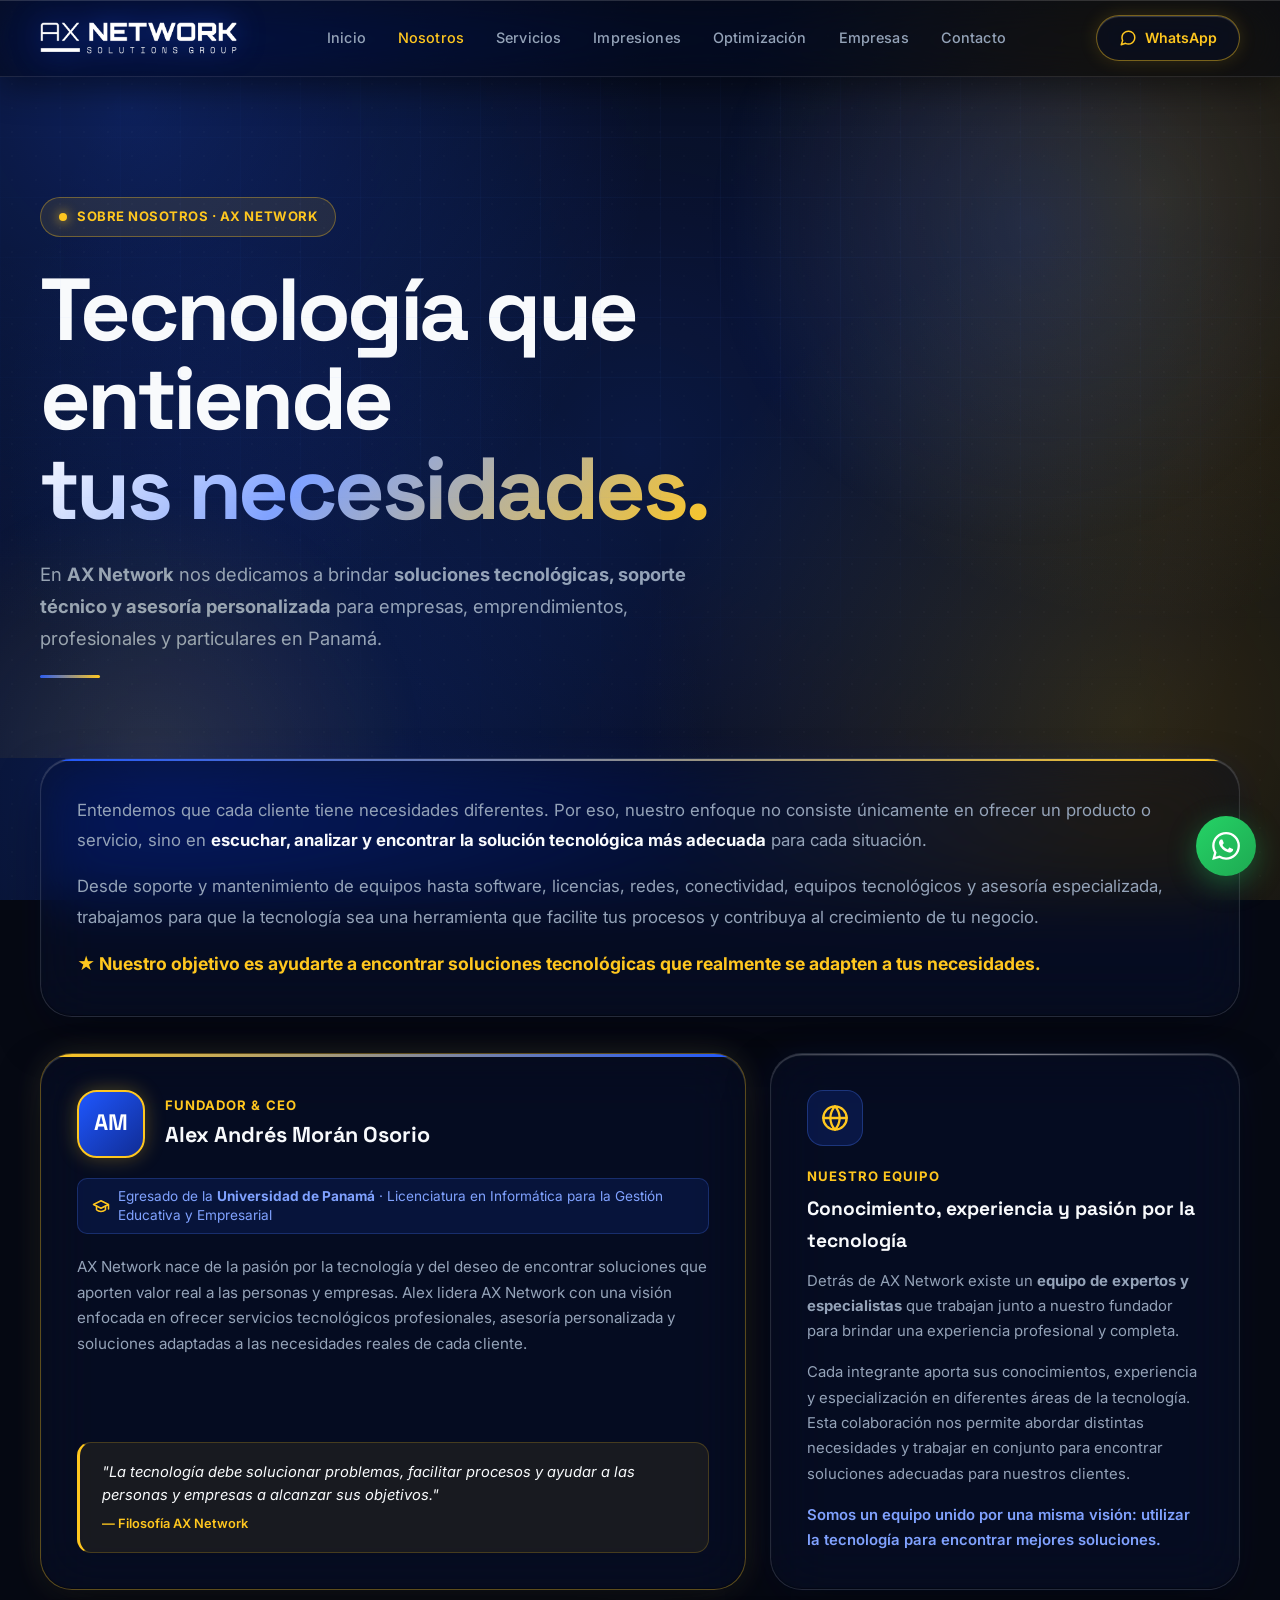
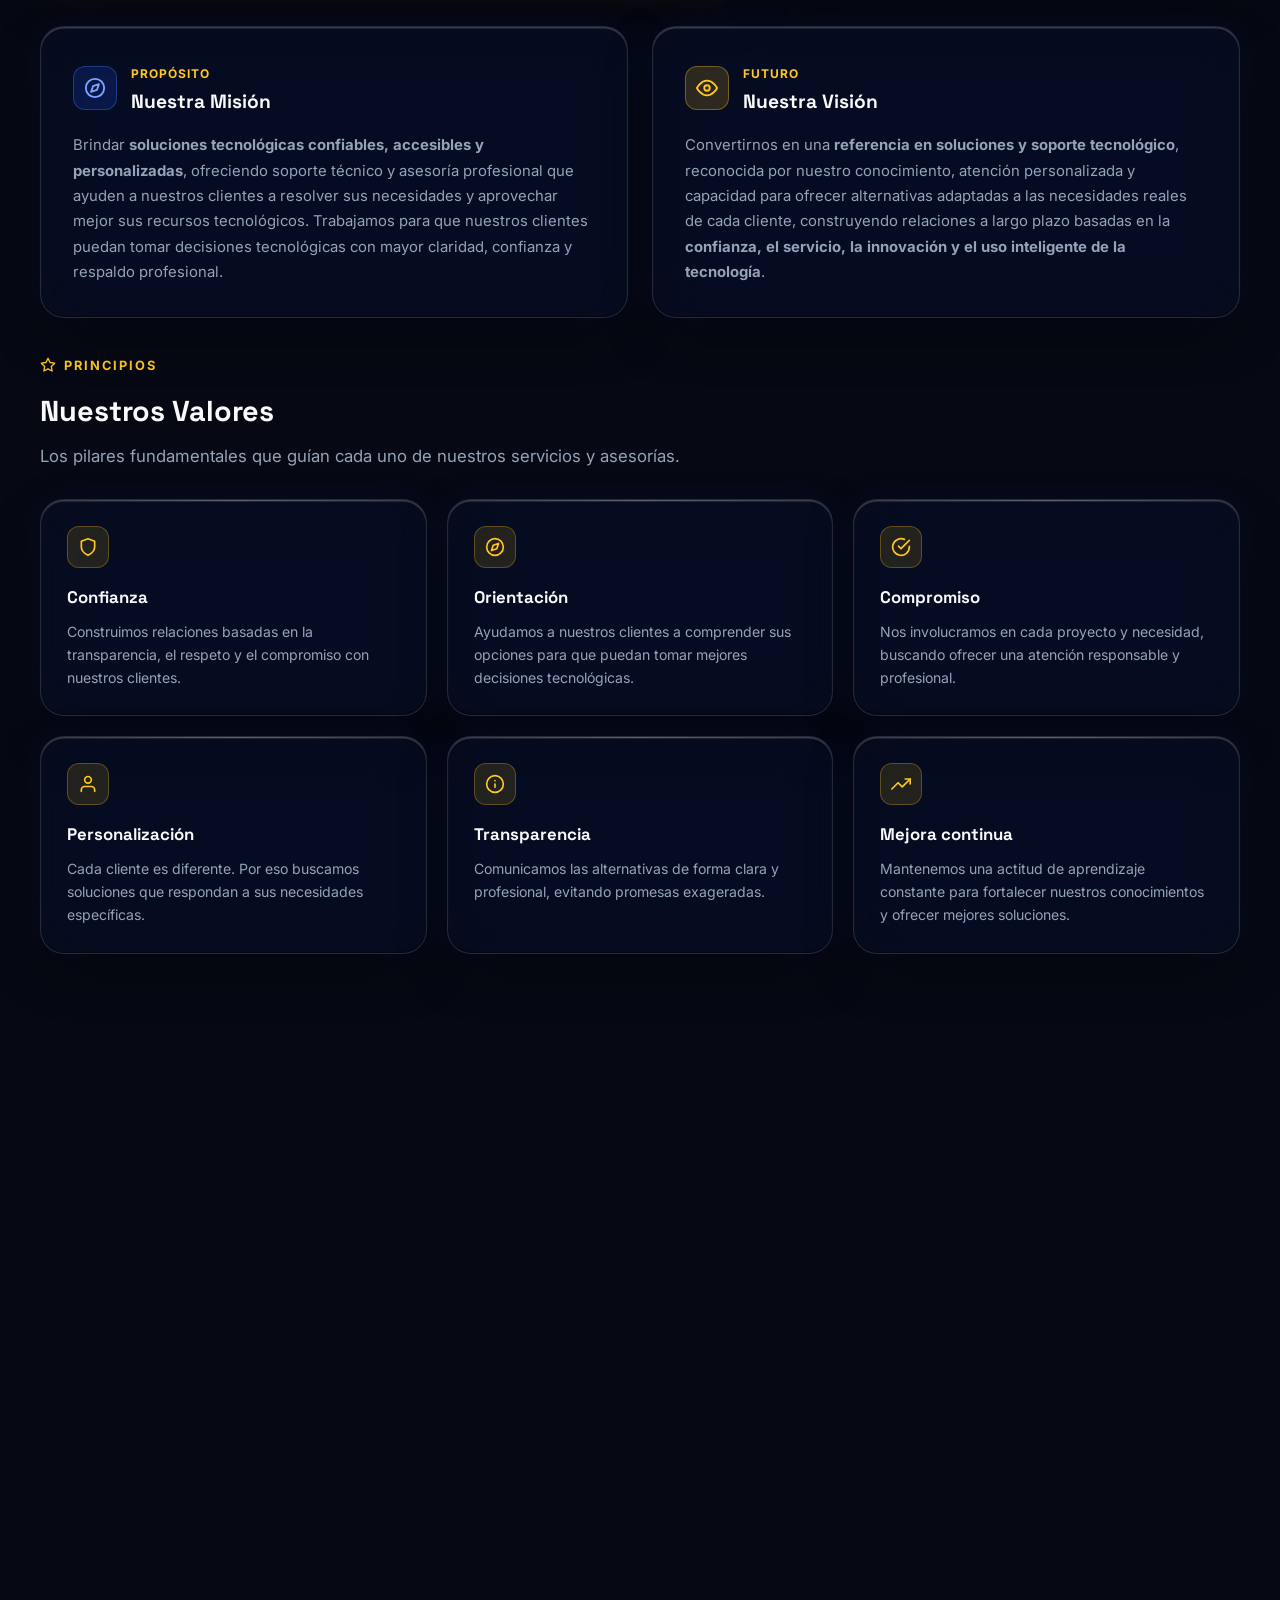
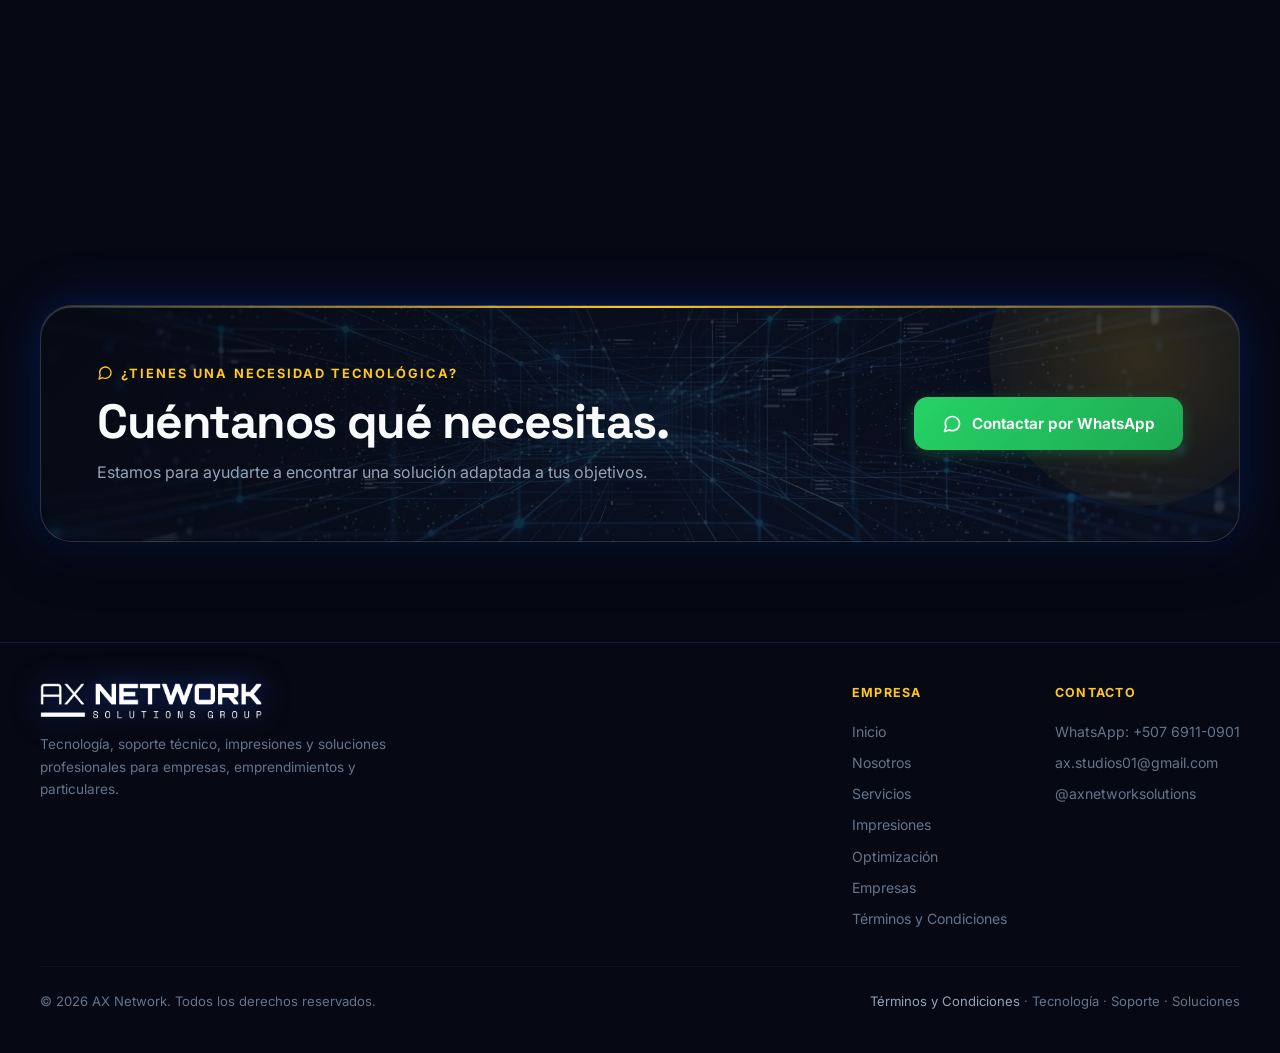
==== AX-Network-Web/nosotros.html @ c5279976 "Add files via upload" ====
<!doctype html>
<html lang="es">

<head>
  <meta charset="utf-8">
  <meta name="viewport" content="width=device-width, initial-scale=1">
  <meta name="theme-color" content="#0a0e1a">
  <meta name="description"
    content="Conoce más sobre AX Network — Nuestro fundador Alex Andrés Morán Osorio, equipo, misión, visión, valores y soluciones tecnológicas en Panamá.">
  <meta name="keywords" content="AX Network, nosotros, fundador, Alex Andrés Morán Osorio, misión, visión, tecnología, soporte, Panamá">
  <title>Nosotros | AX Network · Tecnología · Soporte · Soluciones</title>
  <link rel="icon" type="image/webp" href="img/logo-fondo.webp">
  <link rel="preconnect" href="https://fonts.googleapis.com">
  <link rel="preconnect" href="https://fonts.gstatic.com" crossorigin>
  <link
    href="https://fonts.googleapis.com/css2?family=Inter:wght@400;500;600;700;800;900&family=Space+Grotesk:wght@500;600;700&display=swap"
    rel="stylesheet">
  <link rel="stylesheet" href="css/styles.css">
</head>

<body>

  <!-- ═══════ HEADER ═══════ -->
  <header>
    <div class="container nav">
      <a href="index.html" aria-label="AX Network inicio">
        <img class="logo" src="img/logo-blanco.png" alt="AX Network">
      </a>
      <nav class="navlinks" id="navMenu" aria-label="Navegación principal">
        <a href="index.html">Inicio</a>
        <a href="nosotros.html" class="active" style="color:var(--accent-500)">Nosotros</a>
        <a href="index.html#servicios">Servicios</a>
        <a href="index.html#impresiones">Impresiones</a>
        <a href="index.html#optimizacion">Optimización</a>
        <a href="index.html#empresas">Empresas</a>
        <a href="index.html#contacto">Contacto</a>
      </nav>
      <a class="nav-cta" target="_blank" rel="noopener"
        href="https://wa.me/50769110901?text=Hola%20AX%20Network.%20Quiero%20solicitar%20informaci%C3%B3n%20sobre%20sus%20servicios.">
        <svg width="18" height="18" viewBox="0 0 24 24" fill="none" stroke="currentColor" stroke-width="2"
          stroke-linecap="round" stroke-linejoin="round">
          <path
            d="M21 11.5a8.38 8.38 0 0 1-.9 3.8 8.5 8.5 0 0 1-7.6 4.7 8.38 8.38 0 0 1-3.8-.9L3 21l1.9-5.7a8.38 8.38 0 0 1-.9-3.8 8.5 8.5 0 0 1 4.7-7.6 8.38 8.38 0 0 1 3.8-.9h.5a8.48 8.48 0 0 1 8 8v.5z" />
        </svg>
        WhatsApp
      </a>
      <button class="menu-toggle" id="menuToggle" aria-label="Abrir menú">
        <svg viewBox="0 0 24 24" fill="none" stroke="currentColor" stroke-width="2" stroke-linecap="round">
          <line x1="3" y1="6" x2="21" y2="6" />
          <line x1="3" y1="12" x2="21" y2="12" />
          <line x1="3" y1="18" x2="21" y2="18" />
        </svg>
      </button>
    </div>
  </header>

  <main>
    <!-- ═══════ HERO NOSOTROS ═══════ -->
    <section class="hero" style="min-height:auto;padding:120px 0 60px">
      <div class="hero-grid"></div>
      <div class="hero-glow"></div>
      <div class="hero-glow-2"></div>
      <div class="container">
        <div class="section-header reveal" style="max-width:880px;margin-bottom:20px">
          <div class="hero-eyebrow">
            <span class="pulse-dot"></span>
            Sobre Nosotros · AX Network
          </div>
          <h1>Tecnología que entiende<br><span class="text-gradient">tus necesidades.</span></h1>
          <p style="font-size:1.15rem;line-height:1.75;color:var(--text-secondary)">En <strong>AX Network</strong> nos dedicamos a brindar <strong>soluciones tecnológicas, soporte técnico y asesoría personalizada</strong> para empresas, emprendimientos, profesionales y particulares en Panamá.</p>
          <div class="section-divider"></div>
        </div>
      </div>
    </section>

    <!-- ═══════ CONTENIDO NOSOTROS ═══════ -->
    <section class="section about-section" style="padding-top:0">
      <div class="container">

        <!-- Manifiesto / Intro Box -->
        <div class="about-intro-box reveal">
          <p>Entendemos que cada cliente tiene necesidades diferentes. Por eso, nuestro enfoque no consiste únicamente en ofrecer un producto o servicio, sino en <strong>escuchar, analizar y encontrar la solución tecnológica más adecuada</strong> para cada situación.</p>
          <p>Desde soporte y mantenimiento de equipos hasta software, licencias, redes, conectividad, equipos tecnológicos y asesoría especializada, trabajamos para que la tecnología sea una herramienta que facilite tus procesos y contribuya al crecimiento de tu negocio.</p>
          <p style="color:var(--accent-500);font-weight:700;font-size:1.1rem;margin-top:14px;">★ Nuestro objetivo es ayudarte a encontrar soluciones tecnológicas que realmente se adapten a tus necesidades.</p>
        </div>

        <!-- Fundador & Equipo Grid -->
        <div class="about-people-grid">
          
          <!-- Tarjeta Fundador & CEO -->
          <div class="founder-card reveal">
            <div class="founder-header">
              <div class="founder-avatar">AM</div>
              <div class="founder-info">
                <span class="founder-role">Fundador & CEO</span>
                <h3>Alex Andrés Morán Osorio</h3>
              </div>
            </div>
            <div class="founder-credentials">
              <svg viewBox="0 0 24 24" fill="none" stroke="currentColor" stroke-width="2" stroke-linecap="round" stroke-linejoin="round">
                <path d="M22 10v6M2 10l10-5 10 5-10 5z" />
                <path d="M6 12v5c3 3 9 3 12 0v-5" />
              </svg>
              <span>Egresado de la <strong>Universidad de Panamá</strong> · Licenciatura en Informática para la Gestión Educativa y Empresarial</span>
            </div>
            <p class="founder-bio">AX Network nace de la pasión por la tecnología y del deseo de encontrar soluciones que aporten valor real a las personas y empresas. Alex lidera AX Network con una visión enfocada en ofrecer servicios tecnológicos profesionales, asesoría personalizada y soluciones adaptadas a las necesidades reales de cada cliente.</p>
            <div class="founder-quote">
              "La tecnología debe solucionar problemas, facilitar procesos y ayudar a las personas y empresas a alcanzar sus objetivos."
              <span>— Filosofía AX Network</span>
            </div>
          </div>

          <!-- Tarjeta Equipo -->
          <div class="team-card reveal">
            <div class="team-icon-wrap">
              <svg viewBox="0 0 24 24" fill="none" stroke="currentColor" stroke-width="2" stroke-linecap="round" stroke-linejoin="round">
                <circle cx="12" cy="12" r="10" />
                <line x1="2" y1="12" x2="22" y2="12" />
                <path d="M12 2a15.3 15.3 0 0 1 4 10 15.3 15.3 0 0 1-4 10 15.3 15.3 0 0 1-4-10 15.3 15.3 0 0 1 4-10z" />
              </svg>
            </div>
            <span class="founder-role" style="margin-bottom:6px">Nuestro Equipo</span>
            <h3>Conocimiento, experiencia y pasión por la tecnología</h3>
            <p>Detrás de AX Network existe un <strong>equipo de expertos y especialistas</strong> que trabajan junto a nuestro fundador para brindar una experiencia profesional y completa.</p>
            <p>Cada integrante aporta sus conocimientos, experiencia y especialización en diferentes áreas de la tecnología. Esta colaboración nos permite abordar distintas necesidades y trabajar en conjunto para encontrar soluciones adecuadas para nuestros clientes.</p>
            <p style="color:var(--brand-300);font-weight:600">Somos un equipo unido por una misma visión: utilizar la tecnología para encontrar mejores soluciones.</p>
          </div>

        </div>

        <!-- Misión y Visión -->
        <div class="mv-grid">
          
          <!-- Misión -->
          <div class="mv-card reveal">
            <div class="mv-card-header">
              <div class="mv-icon mv-icon--mision">
                <svg width="22" height="22" viewBox="0 0 24 24" fill="none" stroke="currentColor" stroke-width="2" stroke-linecap="round" stroke-linejoin="round">
                  <circle cx="12" cy="12" r="10" />
                  <polygon points="16.24 7.76 14.12 14.12 7.76 16.24 9.88 9.88 16.24 7.76" />
                </svg>
              </div>
              <div>
                <span class="founder-role" style="font-size:.75rem">Propósito</span>
                <h3>Nuestra Misión</h3>
              </div>
            </div>
            <p>Brindar <strong>soluciones tecnológicas confiables, accesibles y personalizadas</strong>, ofreciendo soporte técnico y asesoría profesional que ayuden a nuestros clientes a resolver sus necesidades y aprovechar mejor sus recursos tecnológicos. Trabajamos para que nuestros clientes puedan tomar decisiones tecnológicas con mayor claridad, confianza y respaldo profesional.</p>
          </div>

          <!-- Visión -->
          <div class="mv-card reveal">
            <div class="mv-card-header">
              <div class="mv-icon mv-icon--vision">
                <svg width="22" height="22" viewBox="0 0 24 24" fill="none" stroke="currentColor" stroke-width="2" stroke-linecap="round" stroke-linejoin="round">
                  <path d="M1 12s4-8 11-8 11 8 11 8-4 8-11 8-11-8-11-8z" />
                  <circle cx="12" cy="12" r="3" />
                </svg>
              </div>
              <div>
                <span class="founder-role" style="font-size:.75rem">Futuro</span>
                <h3>Nuestra Visión</h3>
              </div>
            </div>
            <p>Convertirnos en una <strong>referencia en soluciones y soporte tecnológico</strong>, reconocida por nuestro conocimiento, atención personalizada y capacidad para ofrecer alternativas adaptadas a las necesidades reales de cada cliente, construyendo relaciones a largo plazo basadas en la <strong>confianza, el servicio, la innovación y el uso inteligente de la tecnología</strong>.</p>
          </div>

        </div>

        <!-- Nuestros Valores -->
        <div style="margin-bottom:36px">
          <div class="section-header reveal" style="margin-bottom:28px">
            <div class="kicker">
              <svg viewBox="0 0 24 24" fill="none" stroke="currentColor" stroke-width="2" stroke-linecap="round" stroke-linejoin="round">
                <polygon points="12 2 15.09 8.26 22 9.27 17 14.14 18.18 21.02 12 17.77 5.82 21.02 7 14.14 2 9.27 8.91 8.26 12 2" />
              </svg>
              Principios
            </div>
            <h3 style="font-family:'Space Grotesk',sans-serif;font-size:1.8rem;margin:0 0 8px">Nuestros Valores</h3>
            <p>Los pilares fundamentales que guían cada uno de nuestros servicios y asesorías.</p>
          </div>

          <div class="values-grid">
            
            <!-- Confianza -->
            <div class="value-card reveal">
              <div class="value-icon">
                <svg viewBox="0 0 24 24" fill="none" stroke="currentColor" stroke-width="2" stroke-linecap="round" stroke-linejoin="round"><path d="M12 22s8-4 8-10V5l-8-3-8 3v7c0 6 8 10 8 10z" /></svg>
              </div>
              <h4>Confianza</h4>
              <p>Construimos relaciones basadas en la transparencia, el respeto y el compromiso con nuestros clientes.</p>
            </div>

            <!-- Orientación -->
            <div class="value-card reveal">
              <div class="value-icon">
                <svg viewBox="0 0 24 24" fill="none" stroke="currentColor" stroke-width="2" stroke-linecap="round" stroke-linejoin="round"><circle cx="12" cy="12" r="10" /><polygon points="16.24 7.76 14.12 14.12 7.76 16.24 9.88 9.88 16.24 7.76" /></svg>
              </div>
              <h4>Orientación</h4>
              <p>Ayudamos a nuestros clientes a comprender sus opciones para que puedan tomar mejores decisiones tecnológicas.</p>
            </div>

            <!-- Compromiso -->
            <div class="value-card reveal">
              <div class="value-icon">
                <svg viewBox="0 0 24 24" fill="none" stroke="currentColor" stroke-width="2" stroke-linecap="round" stroke-linejoin="round"><path d="M22 11.08V12a10 10 0 1 1-5.93-9.14" /><polyline points="22 4 12 14.01 9 11.01" /></svg>
              </div>
              <h4>Compromiso</h4>
              <p>Nos involucramos en cada proyecto y necesidad, buscando ofrecer una atención responsable y profesional.</p>
            </div>

            <!-- Personalización -->
            <div class="value-card reveal">
              <div class="value-icon">
                <svg viewBox="0 0 24 24" fill="none" stroke="currentColor" stroke-width="2" stroke-linecap="round" stroke-linejoin="round"><path d="M20 21v-2a4 4 0 0 0-4-4H8a4 4 0 0 0-4 4v2" /><circle cx="12" cy="7" r="4" /></svg>
              </div>
              <h4>Personalización</h4>
              <p>Cada cliente es diferente. Por eso buscamos soluciones que respondan a sus necesidades específicas.</p>
            </div>

            <!-- Transparencia -->
            <div class="value-card reveal">
              <div class="value-icon">
                <svg viewBox="0 0 24 24" fill="none" stroke="currentColor" stroke-width="2" stroke-linecap="round" stroke-linejoin="round"><circle cx="12" cy="12" r="10" /><line x1="12" y1="16" x2="12" y2="12" /><line x1="12" y1="8" x2="12.01" y2="8" /></svg>
              </div>
              <h4>Transparencia</h4>
              <p>Comunicamos las alternativas de forma clara y profesional, evitando promesas exageradas.</p>
            </div>

            <!-- Mejora continua -->
            <div class="value-card reveal">
              <div class="value-icon">
                <svg viewBox="0 0 24 24" fill="none" stroke="currentColor" stroke-width="2" stroke-linecap="round" stroke-linejoin="round"><polyline points="23 6 13.5 15.5 8.5 10.5 1 18" /><polyline points="17 6 23 6 23 12" /></svg>
              </div>
              <h4>Mejora continua</h4>
              <p>Mantenemos una actitud de aprendizaje constante para fortalecer nuestros conocimientos y ofrecer mejores soluciones.</p>
            </div>

          </div>
        </div>

        <!-- ¿Por qué elegir AX Network? -->
        <div class="why-card reveal">
          <div class="why-header">
            <div class="kicker">
              <svg viewBox="0 0 24 24" fill="none" stroke="currentColor" stroke-width="2" stroke-linecap="round" stroke-linejoin="round">
                <polyline points="20 6 9 17 4 12" />
              </svg>
              Diferenciación
            </div>
            <h3>¿Por qué elegir AX Network?</h3>
            <p>Porque no solo ofrecemos tecnología. <strong>Te ayudamos a encontrar la solución adecuada.</strong> Sabemos que muchas veces puedes identificar un problema tecnológico sin saber exactamente qué equipo, programa o herramienta necesitas. Ahí es donde te orientamos paso a paso.</p>
          </div>

          <div class="why-solutions-grid">
            <div class="why-solution-item">
              <svg viewBox="0 0 24 24" fill="none" stroke="currentColor" stroke-width="2" stroke-linecap="round" stroke-linejoin="round"><polyline points="20 6 9 17 4 12" /></svg>
              <div>
                <h5>Soporte técnico integral</h5>
                <p>Atención para empresas, emprendimientos, profesionales y particulares.</p>
              </div>
            </div>

            <div class="why-solution-item">
              <svg viewBox="0 0 24 24" fill="none" stroke="currentColor" stroke-width="2" stroke-linecap="round" stroke-linejoin="round"><polyline points="20 6 9 17 4 12" /></svg>
              <div>
                <h5>Mantenimiento y optimización</h5>
                <p>Diagnóstico preventivo/correctivo y mejora de rendimiento para tus equipos.</p>
              </div>
            </div>

            <div class="why-solution-item">
              <svg viewBox="0 0 24 24" fill="none" stroke="currentColor" stroke-width="2" stroke-linecap="round" stroke-linejoin="round"><polyline points="20 6 9 17 4 12" /></svg>
              <div>
                <h5>Equipos y accesorios</h5>
                <p>Venta de equipos tecnológicos, repuestos y periféricos seleccionados.</p>
              </div>
            </div>

            <div class="why-solution-item">
              <svg viewBox="0 0 24 24" fill="none" stroke="currentColor" stroke-width="2" stroke-linecap="round" stroke-linejoin="round"><polyline points="20 6 9 17 4 12" /></svg>
              <div>
                <h5>Software y licencias</h5>
                <p>Instalación, configuración y orientación con licenciamiento correspondiente.</p>
              </div>
            </div>

            <div class="why-solution-item">
              <svg viewBox="0 0 24 24" fill="none" stroke="currentColor" stroke-width="2" stroke-linecap="round" stroke-linejoin="round"><polyline points="20 6 9 17 4 12" /></svg>
              <div>
                <h5>Redes y conectividad</h5>
                <p>Asistencia, configuración y soporte de infraestructura de red e internet.</p>
              </div>
            </div>

            <div class="why-solution-item">
              <svg viewBox="0 0 24 24" fill="none" stroke="currentColor" stroke-width="2" stroke-linecap="round" stroke-linejoin="round"><polyline points="20 6 9 17 4 12" /></svg>
              <div>
                <h5>Asesoría tecnológica especializada</h5>
                <p>Orientación para elegir herramientas adecuadas según tus necesidades y presupuesto.</p>
              </div>
            </div>
          </div>

          <div class="why-footer-action">
            <p><strong>Más que tecnología, soluciones:</strong> combinamos conocimiento técnico y atención humana.</p>
            <a class="btn btn-primary" target="_blank" rel="noopener" href="https://wa.me/50769110901?text=Hola%20AX%20Network.%20Quiero%20solicitar%20asesor%C3%ADa%20personalizada%20o%20cotizar%20una%20soluci%C3%B3n%20tecnol%C3%B3gica.">
              <svg width="18" height="18" viewBox="0 0 24 24" fill="none" stroke="currentColor" stroke-width="2" stroke-linecap="round" stroke-linejoin="round"><path d="M21 11.5a8.38 8.38 0 0 1-.9 3.8 8.5 8.5 0 0 1-7.6 4.7 8.38 8.38 0 0 1-3.8-.9L3 21l1.9-5.7a8.38 8.38 0 0 1-.9-3.8 8.5 8.5 0 0 1 4.7-7.6 8.38 8.38 0 0 1 3.8-.9h.5a8.48 8.48 0 0 1 8 8v.5z" /></svg>
              Solicitar asesoría personalizada
            </a>
          </div>
        </div>

      </div>
    </section>

    <!-- ═══════ CONTACTO / CTA ═══════ -->
    <section class="section" id="contacto">
      <div class="container">
        <div class="cta-section reveal">
          <div class="cta-text">
            <div class="kicker">
              <svg viewBox="0 0 24 24" fill="none" stroke="currentColor" stroke-width="2" stroke-linecap="round"
                stroke-linejoin="round">
                <path
                  d="M21 11.5a8.38 8.38 0 0 1-.9 3.8 8.5 8.5 0 0 1-7.6 4.7 8.38 8.38 0 0 1-3.8-.9L3 21l1.9-5.7a8.38 8.38 0 0 1-.9-3.8 8.5 8.5 0 0 1 4.7-7.6 8.38 8.38 0 0 1 3.8-.9h.5a8.48 8.48 0 0 1 8 8v.5z" />
              </svg>
              ¿Tienes una necesidad tecnológica?
            </div>
            <h2>Cuéntanos qué necesitas.</h2>
            <p>Estamos para ayudarte a encontrar una solución adaptada a tus objetivos.</p>
          </div>
          <a class="btn btn-wa" target="_blank" rel="noopener"
            href="https://wa.me/50769110901?text=Hola%20AX%20Network.%20Necesito%20ayuda%20con%20tecnolog%C3%ADa.%20Mi%20consulta%20es%3A%20">
            <svg width="20" height="20" viewBox="0 0 24 24" fill="none" stroke="currentColor" stroke-width="2"
              stroke-linecap="round" stroke-linejoin="round">
              <path
                d="M21 11.5a8.38 8.38 0 0 1-.9 3.8 8.5 8.5 0 0 1-7.6 4.7 8.38 8.38 0 0 1-3.8-.9L3 21l1.9-5.7a8.38 8.38 0 0 1-.9-3.8 8.5 8.5 0 0 1 4.7-7.6 8.38 8.38 0 0 1 3.8-.9h.5a8.48 8.48 0 0 1 8 8v.5z" />
            </svg>
            Contactar por WhatsApp
          </a>
        </div>
      </div>
    </section>
  </main>

  <!-- ═══════ FOOTER ═══════ -->
  <footer>
    <div class="container">
      <div class="footer-content">
        <div class="footer-brand">
          <img class="logo" src="img/logo-blanco.png" alt="AX Network">
          <p>Tecnología, soporte técnico, impresiones y soluciones profesionales para empresas, emprendimientos y particulares.</p>
        </div>
        <div class="footer-links">
          <div>
            <h4>Empresa</h4>
            <a href="index.html">Inicio</a>
            <a href="nosotros.html">Nosotros</a>
            <a href="index.html#servicios">Servicios</a>
            <a href="index.html#impresiones">Impresiones</a>
            <a href="index.html#optimizacion">Optimización</a>
            <a href="index.html#empresas">Empresas</a>
            <a href="terminos-y-condiciones.html">Términos y Condiciones</a>
          </div>
          <div>
            <h4>Contacto</h4>
            <a target="_blank" rel="noopener" href="https://wa.me/50769110901">WhatsApp: +507 6911-0901</a>
            <a href="mailto:ax.studios01@gmail.com">ax.studios01@gmail.com</a>
            <a target="_blank" rel="noopener" href="https://instagram.com/axnetworksolutions">@axnetworksolutions</a>
          </div>
        </div>
      </div>
      <div class="footer-bottom">
        <span>© 2026 AX Network. Todos los derechos reservados.</span>
        <span><a href="terminos-y-condiciones.html" style="color:var(--text-secondary);text-decoration:none;transition:color 0.2s ease;">Términos y Condiciones</a> · Tecnología · Soporte · Soluciones</span>
      </div>
    </div>
  </footer>

  <!-- ═══════ WHATSAPP FLOATING BUTTON ═══════ -->
  <a class="whatsapp-float" target="_blank" rel="noopener" aria-label="Contactar AX Network por WhatsApp"
    href="https://wa.me/50769110901?text=Hola%20AX%20Network.%20Quiero%20solicitar%20informaci%C3%B3n%20sobre%20sus%20servicios.">
    <svg viewBox="0 0 24 24" fill="currentColor">
      <path
        d="M17.472 14.382c-.297-.149-1.758-.867-2.03-.967-.273-.099-.471-.148-.67.15-.197.297-.767.966-.94 1.164-.173.199-.347.223-.644.075-.297-.15-1.255-.463-2.39-1.475-.883-.788-1.48-1.761-1.653-2.059-.173-.297-.018-.458.13-.606.134-.133.298-.347.446-.52.149-.174.198-.298.298-.497.099-.198.05-.371-.025-.52-.075-.149-.669-1.612-.916-2.207-.242-.579-.487-.5-.669-.51-.173-.008-.371-.01-.57-.01-.198 0-.52.074-.792.372-.272.297-1.04 1.016-1.04 2.479 0 1.462 1.065 2.875 1.213 3.074.149.198 2.096 3.2 5.077 4.487.709.306 1.262.489 1.694.625.712.227 1.36.195 1.871.118.571-.085 1.758-.719 2.006-1.413.248-.694.248-1.289.173-1.413-.074-.124-.272-.198-.57-.347m-5.421 7.403h-.004a9.87 9.87 0 01-5.031-1.378l-.361-.214-3.741.982.998-3.648-.235-.374a9.86 9.86 0 01-1.51-5.26c.001-5.45 4.436-9.884 9.888-9.884 2.64 0 5.122 1.03 6.988 2.898a9.825 9.825 0 012.893 6.994c-.003 5.45-4.437 9.884-9.885 9.884m8.413-18.297A11.815 11.815 0 0012.05 0C5.495 0 .16 5.335.157 11.892c0 2.096.547 4.142 1.588 5.945L.057 24l6.305-1.654a11.882 11.882 0 005.683 1.448h.005c6.554 0 11.89-5.335 11.893-11.893a11.821 11.821 0 00-3.48-8.413z" />
    </svg>
  </a>

  <!-- ═══════ MAIN JAVASCRIPT ═══════ -->
  <script src="js/main.js"></script>

</body>

</html>
---- AX-Network-Web/css/styles.css ----
/* ═══════════════════════════════════════════════════
   AX NETWORK — DESIGN SYSTEM (ACRYLIC GLASSMORPHISM)
   Paleta: Electric Blue (#1F57FF) / Warm Gold Yellow (#FFC71F)
   ═══════════════════════════════════════════════════ */
:root {
  /* — Brand Primary: Electric Blue — */
  --brand-900:  #081236;
  --brand-800:  #0e1d52;
  --brand-700:  #143db8;
  --brand-500:  #1F57FF;
  --brand-400:  #4d7cff;
  --brand-300:  #80a2ff;
  --brand-200:  #b3c7ff;

  /* — Brand Accent: Warm Gold / Electric Yellow — */
  --accent-500: #FFC71F;
  --accent-400: #ffd34d;
  --accent-300: #ffe180;
  --accent-bg:  rgba(255, 199, 31, 0.14);
  --accent-border: rgba(255, 199, 31, 0.4);

  /* — Dark Backgrounds — */
  --bg-deep:    #060913;
  --bg-panel:   #0c1122;
  --bg-card:    #11182e;
  --bg-elevated:#17213b;

  --text:       #f8fafc;
  --text-secondary: #94a3b8;
  --text-muted: #64748b;
  --line:       rgba(77, 124, 255, 0.16);
  --line-light: rgba(77, 124, 255, 0.08);

  --success:    #22c55e;
  --wa-green:   #25d366;

  /* — Fluent Acrylic & Glassmorphism Tokens — */
  --glass-bg:        rgba(10, 16, 36, 0.48);
  --glass-bg-hover:  rgba(15, 23, 52, 0.65);
  --glass-border:    rgba(255, 255, 255, 0.13);
  --glass-border-hover: rgba(255, 199, 31, 0.5);
  --glass-blur:      28px;
  --glass-highlight: rgba(255, 255, 255, 0.22);
  --glass-shadow:    0 20px 50px -10px rgba(0,0,0,.55), inset 0 1.5px 1px 0 rgba(255,255,255,.2), inset 0 -1px 1px 0 rgba(0,0,0,.35), 0 0 35px rgba(31,87,255,.08);
  --glass-shadow-hover: 0 25px 65px -10px rgba(0,0,0,.65), inset 0 1.5px 1px 0 rgba(255,255,255,.35), 0 0 45px rgba(31,87,255,.25), 0 0 25px rgba(255,199,31,.2);

  --max-w:      1200px;
  --radius:     16px;
  --radius-lg:  24px;
  --radius-xl:  32px;

  --shadow-sm:  0 2px 8px rgba(0,0,0,.3);
  --shadow-md:  0 8px 32px rgba(0,0,0,.4);
  --shadow-lg:  0 16px 64px rgba(0,0,0,.5);
  --shadow-glow:0 0 55px rgba(31, 87, 255, 0.22);
  --shadow-accent-glow: 0 0 35px rgba(255, 199, 31, 0.25);
}

/* ═══════ RESET & BASE ═══════ */
*,*::before,*::after{box-sizing:border-box}
html{scroll-behavior:smooth;-webkit-font-smoothing:antialiased}
body{
  margin:0;
  background:var(--bg-deep);
  color:var(--text);
  font-family:'Inter',ui-sans-serif,system-ui,-apple-system,sans-serif;
  line-height:1.65;
  overflow-x:hidden;
  position:relative;
}
a{color:inherit;text-decoration:none;transition:color .2s}
img{display:block;max-width:100%}
ul{list-style:none;padding:0;margin:0}

.container{width:min(var(--max-w),calc(100% - 48px));margin:auto}

/* ═══════ ACRYLIC AMBIENT MESH BACKGROUND ═══════ */
body::before{
  content:'';position:fixed;inset:0;z-index:0;pointer-events:none;
  background:
    radial-gradient(circle 750px at 10% 12%, rgba(31, 87, 255, 0.3), transparent 70%),
    radial-gradient(circle 650px at 90% 22%, rgba(255, 199, 31, 0.18), transparent 65%),
    radial-gradient(circle 850px at 50% 50%, rgba(31, 87, 255, 0.2), transparent 75%),
    radial-gradient(circle 700px at 88% 80%, rgba(255, 199, 31, 0.16), transparent 70%),
    radial-gradient(circle 800px at 12% 88%, rgba(31, 87, 255, 0.25), transparent 70%);
  animation: ambientFloat 18s ease-in-out infinite alternate;
}
body::after{
  content:'';position:fixed;inset:0;z-index:0;pointer-events:none;
  background-image:
    radial-gradient(rgba(255,255,255,.03) 1px, transparent 1px);
  background-size:24px 24px;
  opacity:0.6;
}
@keyframes ambientFloat {
  0% { transform: scale(1) translate(0, 0); }
  50% { transform: scale(1.08) translate(20px, -20px); }
  100% { transform: scale(1) translate(-15px, 15px); }
}

/* ═══════ ACRYLIC GLASS MIXIN ═══════ */
.glass{
  background:var(--glass-bg);
  backdrop-filter:blur(var(--glass-blur)) saturate(200%) brightness(110%);
  -webkit-backdrop-filter:blur(var(--glass-blur)) saturate(200%) brightness(110%);
  border:1px solid var(--glass-border);
  box-shadow:var(--glass-shadow);
}

/* ═══════ HEADER / FROSTED ACRYLIC NAV ═══════ */
header{
  position:sticky;top:0;z-index:50;
  background:rgba(6, 9, 19, 0.62);
  backdrop-filter:blur(30px) saturate(200%) brightness(112%);
  -webkit-backdrop-filter:blur(30px) saturate(200%) brightness(112%);
  border-bottom:1px solid rgba(255, 255, 255, 0.1);
  box-shadow:0 10px 35px rgba(0,0,0,.45), inset 0 1px 0 rgba(255,255,255,.15);
  transition:background .3s;
}
.nav{
  height:76px;display:flex;align-items:center;
  justify-content:space-between;gap:24px;
  position:relative;z-index:1;
}
.logo{height:32px;max-height:34px;max-width:215px;width:auto;object-fit:contain;filter:drop-shadow(0 0 14px rgba(31,87,255,.5));transition:transform .3s,filter .3s}
.logo:hover{transform:scale(1.035);filter:drop-shadow(0 0 22px rgba(31,87,255,.8))}
.navlinks{display:flex;gap:32px;align-items:center}
.navlinks a{
  color:var(--text-secondary);font-size:.9rem;font-weight:500;
  letter-spacing:.01em;position:relative;padding:4px 0;
}
.navlinks a::after{
  content:'';position:absolute;bottom:-2px;left:0;width:0;height:2px;
  background:linear-gradient(90deg,var(--brand-500),var(--accent-500));
  border-radius:2px;transition:width .3s;
}
.navlinks a:hover{color:var(--accent-500)}
.navlinks a:hover::after{width:100%}

.nav-cta{
  display:inline-flex;align-items:center;gap:8px;
  padding:10px 22px;border-radius:999px;font-size:.88rem;font-weight:600;
  background:rgba(12, 18, 38, 0.55);
  backdrop-filter:blur(16px);
  -webkit-backdrop-filter:blur(16px);
  border:1px solid rgba(255, 199, 31, 0.45);
  box-shadow:inset 0 1px 1px rgba(255,255,255,.2), 0 0 18px rgba(255,199,31,.15);
  color:var(--accent-500);
  transition:all .3s;
}
.nav-cta:hover{
  background:linear-gradient(135deg,var(--brand-500),#143db8);
  border-color:var(--brand-400);
  color:#ffffff;
  box-shadow:0 0 28px rgba(31,87,255,.5), inset 0 1px 1px rgba(255,255,255,.3);
  transform:translateY(-1px);
}

/* Mobile menu toggle */
.menu-toggle{
  display:none;background:none;border:none;color:var(--text);cursor:pointer;
  width:44px;height:44px;border-radius:12px;
  place-items:center;
  background:rgba(255,255,255,.05);
}
.menu-toggle svg{width:24px;height:24px}

/* ═══════ HERO ═══════ */
.hero{
  min-height:100vh;display:flex;align-items:center;
  padding:120px 0 80px;position:relative;overflow:hidden;
}
.hero-grid{
  position:absolute;inset:0;
  background-image:
    linear-gradient(rgba(77,124,255,.05) 1px,transparent 1px),
    linear-gradient(90deg,rgba(77,124,255,.05) 1px,transparent 1px);
  background-size:60px 60px;
  mask-image:radial-gradient(ellipse 80% 70% at 50% 30%,black,transparent);
  pointer-events:none;
}
.hero-glow{
  position:absolute;top:-200px;right:-100px;
  width:700px;height:700px;border-radius:50%;
  background:radial-gradient(circle,rgba(31,87,255,.16),transparent 65%);
  pointer-events:none;animation:float 8s ease-in-out infinite;
}
.hero-glow-2{
  position:absolute;bottom:-300px;left:-150px;
  width:600px;height:600px;border-radius:50%;
  background:radial-gradient(circle,rgba(255,199,31,.12),transparent 65%);
  pointer-events:none;animation:float 10s ease-in-out infinite reverse;
}
@keyframes float{0%,100%{transform:translate(0,0)}50%{transform:translate(30px,-20px)}}

.hero-layout{
  display:grid;grid-template-columns:1.15fr .85fr;gap:40px;align-items:center;width:100%;
}
.hero-content{
  position:relative;z-index:1;
}
.hero-eyebrow{
  display:inline-flex;gap:10px;align-items:center;
  padding:8px 18px;border-radius:999px;
  background:rgba(255,199,31,.1);
  border:1px solid rgba(255,199,31,.35);
  color:var(--accent-500);font-size:.82rem;font-weight:700;
  letter-spacing:.04em;text-transform:uppercase;
  margin-bottom:28px;
}
.pulse-dot{
  width:8px;height:8px;border-radius:50%;
  background:var(--accent-500);
  box-shadow:0 0 12px var(--accent-500);
  animation:pulse 2s infinite;
}
@keyframes pulse{0%,100%{opacity:1;transform:scale(1)}50%{opacity:.5;transform:scale(1.3)}}

h1{
  font-family:'Space Grotesk','Inter',sans-serif;
  font-size:clamp(2.8rem,7vw,5.5rem);
  font-weight:700;line-height:1.02;
  letter-spacing:-.04em;margin:0 0 24px;
}
.text-gradient{
  background:linear-gradient(135deg,#ffffff 0%,var(--brand-300) 40%,var(--accent-500) 100%);
  -webkit-background-clip:text;background-clip:text;color:transparent;
}
.hero p{
  font-size:clamp(1.05rem,1.8vw,1.25rem);
  color:var(--text-secondary);max-width:660px;
  margin:0 0 40px;line-height:1.7;
}
.hero-actions{display:flex;gap:14px;flex-wrap:wrap}

/* ═══════ BUTTONS ═══════ */
.btn{
  display:inline-flex;align-items:center;justify-content:center;gap:10px;
  padding:14px 28px;border-radius:14px;font-weight:650;font-size:.95rem;
  border:1px solid var(--line);cursor:pointer;
  transition:all .3s cubic-bezier(.4,0,.2,1);
  position:relative;overflow:hidden;
}
.btn::before{
  content:'';position:absolute;inset:0;opacity:0;
  background:linear-gradient(135deg,rgba(255,255,255,.15),transparent);
  transition:opacity .3s;
}
.btn:hover::before{opacity:1}
.btn:hover{transform:translateY(-2px)}

.btn-primary{
  background:linear-gradient(135deg,var(--brand-500),#143db8);
  color:#ffffff;border:none;
  box-shadow:0 4px 20px rgba(31,87,255,.4);
}
.btn-primary:hover{
  box-shadow:0 8px 32px rgba(31,87,255,.6), 0 0 20px rgba(255,199,31,.3);
}

.btn-secondary{
  background:rgba(255,199,31,.1);
  border:1px solid rgba(255,199,31,.35);
  color:var(--accent-500);
}
.btn-secondary:hover{
  background:rgba(255,199,31,.2);
  border-color:var(--accent-500);
  box-shadow:0 0 20px rgba(255,199,31,.25);
}

.btn-wa{
  background:linear-gradient(135deg,var(--wa-green),#1ea952);
  color:#fff;border:none;
  box-shadow:0 4px 16px rgba(37,211,102,.25);
}
.btn-wa:hover{box-shadow:0 8px 28px rgba(37,211,102,.4)}

/* ═══════ IMAGE SLOTS & CONTAINERS ═══════ */
.img-slot-container{
  position:relative;width:100%;border-radius:var(--radius-lg);overflow:hidden;
  background:var(--glass-bg);
  backdrop-filter:blur(var(--glass-blur)) saturate(200%) brightness(110%);
  -webkit-backdrop-filter:blur(var(--glass-blur)) saturate(200%) brightness(110%);
  border:1px solid var(--glass-border);
  box-shadow:var(--glass-shadow);
  transition:all .4s cubic-bezier(.4,0,.2,1);display:flex;align-items:center;justify-content:center;
}
.img-slot-container::after{
  content:'';position:absolute;inset:0;z-index:3;pointer-events:none;
  background:linear-gradient(180deg,rgba(6,9,19,0) 60%,rgba(6,9,19,0.45) 100%);
  opacity:0.7;transition:opacity .3s;
}
.img-slot-container:hover{
  background:var(--glass-bg-hover);
  border-color:var(--glass-border-hover);
  box-shadow:var(--glass-shadow-hover);
}
.img-slot-container:hover::after{
  opacity:0.25;
}
.img-slot-placeholder{
  position:absolute;inset:0;display:flex;flex-direction:column;
  align-items:center;justify-content:center;padding:32px;text-align:center;
  background:radial-gradient(circle at center,rgba(31,87,255,.1),transparent 75%);
  z-index:1;pointer-events:none;transition:opacity .3s;
}
.img-slot-placeholder svg{
  width:44px;height:44px;color:var(--accent-500);margin-bottom:12px;opacity:.9;
}
.img-slot-placeholder .slot-tag{
  display:inline-block;font-family:'Space Grotesk',sans-serif;
  font-size:.78rem;font-weight:700;color:var(--accent-500);
  background:rgba(255,199,31,.12);border:1px solid rgba(255,199,31,.3);
  padding:4px 12px;border-radius:8px;margin-bottom:8px;
}
.img-slot-placeholder p{
  margin:0;font-size:.82rem;color:var(--text-secondary);max-width:320px;
}
.img-slot-container img{
  position:relative;z-index:2;width:100%;height:100%;object-fit:cover;display:block;
  transition:transform .6s cubic-bezier(.4,0,.2,1),filter .4s;
}
.img-slot-container:hover img{
  transform:scale(1.035);
}
.img-slot-container.has-image .img-slot-placeholder{
  opacity:0;display:none;
}

/* Specific Section Image Dimensions */
.hero-img-wrap{
  height:440px;min-height:380px;border-radius:var(--radius-xl);
  border:1px solid rgba(77,124,255,.3);
  box-shadow:inset 0 1px 0 rgba(255,255,255,.12),0 20px 60px rgba(0,0,0,.6),0 0 50px rgba(31,87,255,.2);
}
.servicios-img-wrap{
  height:320px;max-height:340px;
}
.impresiones-img-wrap{
  height:100%;min-height:500px;
}
.empresas-img-wrap{
  height:300px;max-height:320px;
}

/* ═══════ SECTIONS ═══════ */
.section{padding:100px 0;position:relative;z-index:1}
.section-header{max-width:720px;margin-bottom:48px}
.section-header.center{text-align:center;margin-left:auto;margin-right:auto}
.kicker{
  display:inline-flex;align-items:center;gap:8px;
  color:var(--accent-500);font-size:.8rem;font-weight:700;
  text-transform:uppercase;letter-spacing:.16em;
  margin-bottom:12px;
}
.kicker svg{width:16px;height:16px;color:var(--accent-500)}
h2{
  font-family:'Space Grotesk','Inter',sans-serif;
  font-size:clamp(1.8rem,4vw,3rem);font-weight:700;
  line-height:1.1;letter-spacing:-.03em;margin:0 0 16px;
}
.section-header p{color:var(--text-secondary);margin:0;font-size:1.05rem}
.section-divider{
  width:60px;height:3.5px;border-radius:3px;
  background:linear-gradient(90deg,var(--brand-500),var(--accent-500));
  margin-top:20px;
}

/* ═══════ SERVICE CARDS ═══════ */
.services-grid{
  display:grid;grid-template-columns:repeat(3,1fr);gap:20px;
}
.service-card{
  padding:28px;border-radius:var(--radius-lg);
  background:var(--glass-bg);
  backdrop-filter:blur(var(--glass-blur)) saturate(200%) brightness(110%);
  -webkit-backdrop-filter:blur(var(--glass-blur)) saturate(200%) brightness(110%);
  border:1px solid var(--glass-border);
  box-shadow:var(--glass-shadow);
  display:flex;flex-direction:column;
  transition:all .35s cubic-bezier(.4,0,.2,1);
  position:relative;overflow:hidden;
}
.service-card::before{
  content:'';position:absolute;top:0;left:0;right:0;height:1px;
  background:linear-gradient(90deg,transparent,rgba(255,255,255,0.4),transparent);
  opacity:0.6;transition:opacity .35s;
}
.service-card:hover{
  transform:translateY(-6px);
  background:var(--glass-bg-hover);
  border-color:var(--glass-border-hover);
  box-shadow:var(--glass-shadow-hover);
}
.service-card:hover::before{
  opacity:1;
  background:linear-gradient(90deg,transparent,var(--accent-500),transparent);
}

.service-icon{
  width:48px;height:48px;border-radius:14px;
  display:grid;place-items:center;
  background:rgba(31,87,255,.16);
  backdrop-filter:blur(12px);
  -webkit-backdrop-filter:blur(12px);
  color:var(--accent-500);margin-bottom:20px;
  border:1px solid rgba(255,199,31,.3);
  box-shadow:inset 0 1px 1px rgba(255,255,255,.2);
}
.service-icon svg{width:24px;height:24px}

.service-card h3{
  font-family:'Space Grotesk','Inter',sans-serif;
  margin:0 0 8px;font-size:1.1rem;font-weight:650;
}
.service-card p{
  margin:0;color:var(--text-secondary);font-size:.9rem;flex:1;
}
.service-link{
  margin-top:18px;padding-top:16px;border-top:1px solid var(--line-light);
  display:flex;align-items:center;gap:6px;
  color:var(--brand-300);font-weight:600;font-size:.88rem;
  transition:all .25s;
}
.service-link:hover{color:var(--accent-500);gap:10px}
.service-link svg{width:16px;height:16px;transition:transform .25s}
.service-link:hover svg{transform:translateX(3px)}

/* ═══════ PRINTING SERVICE ═══════ */
.print-section{
  background:linear-gradient(180deg,transparent,rgba(31,87,255,.04),transparent);
}
.print-layout{
  display:grid;grid-template-columns:1fr 1fr;gap:48px;align-items:start;
}
.print-pricing-grid{display:grid;gap:16px}
.print-card{
  padding:28px;border-radius:var(--radius-lg);
  background:var(--glass-bg);
  backdrop-filter:blur(var(--glass-blur)) saturate(200%) brightness(110%);
  -webkit-backdrop-filter:blur(var(--glass-blur)) saturate(200%) brightness(110%);
  border:1px solid var(--glass-border);
  box-shadow:var(--glass-shadow);
  transition:all .35s;
  position:relative;overflow:hidden;
}
.print-card::before{
  content:'';position:absolute;top:0;left:0;right:0;height:1px;
  background:linear-gradient(90deg,transparent,rgba(255,255,255,0.4),transparent);
  opacity:0.6;
}
.print-card:hover{
  background:var(--glass-bg-hover);
  border-color:var(--glass-border-hover);
  box-shadow:var(--glass-shadow-hover);
  transform:translateY(-3px);
}
.print-card-header{
  display:flex;justify-content:space-between;align-items:center;
  margin-bottom:20px;
}
.print-card-title{
  display:flex;align-items:center;gap:12px;
}
.print-card-title svg{width:22px;height:22px;color:var(--accent-500)}
.print-card-title h3{
  font-family:'Space Grotesk','Inter',sans-serif;
  margin:0;font-size:1.05rem;font-weight:650;
}
.print-badge{
  font-size:.72rem;font-weight:700;padding:5px 12px;border-radius:999px;
  text-transform:uppercase;letter-spacing:.08em;
  backdrop-filter:blur(8px);-webkit-backdrop-filter:blur(8px);
}
.print-badge--color{
  background:rgba(255,199,31,.15);
  color:var(--accent-500);border:1px solid rgba(255,199,31,.35);
  box-shadow:0 0 12px rgba(255,199,31,.15);
}
.print-badge--bw{
  background:rgba(31,87,255,.15);
  color:var(--brand-300);border:1px solid rgba(31,87,255,.35);
  box-shadow:0 0 12px rgba(31,87,255,.15);
}
.print-badge--special{
  background:linear-gradient(135deg,rgba(255,199,31,.2),rgba(31,87,255,.2));
  color:var(--accent-500);border:1px solid rgba(255,199,31,.4);
}
.price-row{
  display:flex;justify-content:space-between;align-items:center;
  padding:14px 0;border-bottom:1px solid var(--line-light);
}
.price-row:last-child{border-bottom:none}
.price-label{
  display:flex;align-items:center;gap:10px;
  color:var(--text-secondary);font-size:.92rem;
}
.price-label svg{width:18px;height:18px;color:var(--brand-400);opacity:.85}
.price-value{
  font-family:'Space Grotesk','Inter',sans-serif;
  font-weight:700;font-size:1.1rem;color:var(--text);
}
.price-value small{
  font-weight:400;font-size:.75rem;color:var(--text-muted);margin-left:4px;
}
.print-note{
  margin-top:20px;padding:16px;border-radius:12px;
  background:rgba(255,199,31,.08);
  backdrop-filter:blur(12px);-webkit-backdrop-filter:blur(12px);
  border:1px solid rgba(255,199,31,.25);
  color:var(--text-secondary);font-size:.85rem;
  display:flex;align-items:flex-start;gap:10px;
}
.print-note svg{width:18px;height:18px;color:var(--accent-500);flex-shrink:0;margin-top:2px}

/* ═══════ OPTIMIZATION PRICING ═══════ */
.pricing-grid{
  display:grid;grid-template-columns:repeat(2,1fr);gap:24px;
}
.price-plan{
  padding:36px;border-radius:var(--radius-xl);
  background:var(--glass-bg);
  backdrop-filter:blur(var(--glass-blur)) saturate(200%) brightness(110%);
  -webkit-backdrop-filter:blur(var(--glass-blur)) saturate(200%) brightness(110%);
  border:1px solid var(--glass-border);
  box-shadow:var(--glass-shadow);
  position:relative;overflow:hidden;
  transition:all .35s;
}
.price-plan::before{
  content:'';position:absolute;top:0;left:0;right:0;height:1px;
  background:linear-gradient(90deg,transparent,rgba(255,255,255,0.45),transparent);
  opacity:0.7;
}
.price-plan:hover{
  transform:translateY(-5px);
  background:var(--glass-bg-hover);
  border-color:var(--glass-border-hover);
  box-shadow:var(--glass-shadow-hover);
}
.price-plan.featured{
  border-color:rgba(255,199,31,.5);
  box-shadow:var(--glass-shadow), 0 0 35px rgba(255,199,31,.18);
}
.price-plan.featured::before{
  content:'';position:absolute;top:0;left:0;right:0;height:3px;
  background:linear-gradient(90deg,var(--brand-500),var(--accent-500));
  opacity:1;
}
.plan-header{
  display:flex;justify-content:space-between;align-items:flex-start;
  margin-bottom:24px;
}
.plan-badge{
  font-size:.7rem;font-weight:700;padding:6px 14px;border-radius:999px;
  text-transform:uppercase;letter-spacing:.08em;
  background:rgba(255,199,31,.15);color:var(--accent-500);
  backdrop-filter:blur(8px);-webkit-backdrop-filter:blur(8px);
  border:1px solid rgba(255,199,31,.35);
}
.plan-name{font-weight:700;color:var(--accent-500);font-size:.85rem;margin-bottom:6px;letter-spacing:.05em}
.plan-title{
  font-family:'Space Grotesk','Inter',sans-serif;
  font-size:1.15rem;font-weight:650;margin:0;
}
.plan-price{
  font-family:'Space Grotesk','Inter',sans-serif;
  font-size:2.6rem;font-weight:700;letter-spacing:-.03em;
  margin:20px 0 6px;
  color:var(--text);
}
.plan-price small{font-size:.8rem;color:var(--text-muted);font-weight:400}
.plan-desc{color:var(--text-secondary);font-size:.9rem;margin:0 0 24px}

.plan-features li{
  padding:10px 0;border-bottom:1px solid var(--line-light);
  color:var(--text-secondary);font-size:.9rem;
  display:flex;align-items:flex-start;gap:10px;
}
.plan-features li:last-child{border-bottom:none}
.plan-features li svg{
  width:18px;height:18px;color:var(--accent-500);flex-shrink:0;margin-top:2px;
}
.plan-cta{margin-top:28px;width:100%}

/* ═══════ ENTERPRISE / INFO ═══════ */
.info-grid{display:grid;grid-template-columns:1fr 1fr;gap:20px}
.info-card{
  padding:32px;border-radius:var(--radius-lg);
  background:var(--glass-bg);
  backdrop-filter:blur(var(--glass-blur)) saturate(200%) brightness(110%);
  -webkit-backdrop-filter:blur(var(--glass-blur)) saturate(200%) brightness(110%);
  border:1px solid var(--glass-border);
  box-shadow:var(--glass-shadow);
  transition:all .35s;
  position:relative;overflow:hidden;
}
.info-card::before{
  content:'';position:absolute;top:0;left:0;right:0;height:1px;
  background:linear-gradient(90deg,transparent,rgba(255,255,255,0.4),transparent);
  opacity:0.6;
}
.info-card:hover{
  background:var(--glass-bg-hover);
  border-color:var(--glass-border-hover);
  box-shadow:var(--glass-shadow-hover);
  transform:translateY(-4px);
}
.info-card h3{
  font-family:'Space Grotesk','Inter',sans-serif;
  margin:0 0 10px;font-size:1.12rem;font-weight:650;
}
.info-card p{color:var(--text-secondary);margin:0 0 16px;font-size:.92rem}

/* ═══════ CTA SECTION ═══════ */
.cta-section{
  padding:56px;border-radius:var(--radius-xl);
  background:
    linear-gradient(135deg, rgba(6, 9, 19, 0.88) 0%, rgba(12, 17, 34, 0.78) 100%),
    url('../img/contacto-bg.webp') center/cover no-repeat;
  backdrop-filter:blur(28px) saturate(200%);
  -webkit-backdrop-filter:blur(28px) saturate(200%);
  border:1px solid rgba(255, 255, 255, 0.15);
  box-shadow:var(--glass-shadow), var(--shadow-glow);
  display:flex;align-items:center;justify-content:space-between;gap:40px;
  position:relative;overflow:hidden;
}
.cta-section::before{
  content:'';position:absolute;top:0;left:0;right:0;height:2px;
  background:linear-gradient(90deg,transparent,var(--accent-500),transparent);
}
.cta-section::after{
  content:'';position:absolute;top:-100px;right:-50px;
  width:300px;height:300px;border-radius:50%;
  background:radial-gradient(circle,rgba(255,199,31,.16),transparent);
  pointer-events:none;
}
.cta-text{position:relative;z-index:2}
.cta-text h2{margin-bottom:10px}
.cta-text p{color:var(--text-secondary);margin:0}
.cta-section .btn{position:relative;z-index:2}

/* ═══════ FOOTER ═══════ */
footer{
  border-top:1px solid var(--line);
  padding:40px 0;position:relative;z-index:1;
}
.footer-content{
  display:flex;justify-content:space-between;align-items:flex-start;
  gap:24px;flex-wrap:wrap;
}
.footer-brand{max-width:360px}
.footer-brand .logo{height:36px;max-height:40px;max-width:230px;margin-bottom:14px}
.footer-brand p{color:var(--text-muted);font-size:.85rem;margin:0}
.footer-links{display:flex;gap:48px}
.footer-links div h4{
  color:var(--accent-500);font-size:.78rem;font-weight:700;
  text-transform:uppercase;letter-spacing:.1em;margin:0 0 12px;
}
.footer-links a{
  display:block;color:var(--text-muted);font-size:.88rem;padding:4px 0;
}
.footer-links a:hover{color:var(--text)}
.footer-bottom{
  margin-top:32px;padding-top:24px;border-top:1px solid var(--line-light);
  display:flex;justify-content:space-between;gap:16px;
  color:var(--text-muted);font-size:.82rem;flex-wrap:wrap;
}

/* ═══════ WHATSAPP FLOAT ═══════ */
.whatsapp-float{
  position:fixed;right:24px;bottom:24px;z-index:40;
  width:60px;height:60px;border-radius:50%;
  display:grid;place-items:center;
  background:linear-gradient(135deg,var(--wa-green),#1ea952);
  color:#fff;
  box-shadow:0 8px 28px rgba(37,211,102,.35);
  transition:all .3s;
}
.whatsapp-float:hover{
  transform:scale(1.08);
  box-shadow:0 12px 40px rgba(37,211,102,.45);
}
.whatsapp-float svg{width:28px;height:28px}

/* ═══════ NOTICE ═══════ */
.notice{
  font-size:.82rem;color:var(--text-muted);margin-top:16px;
  padding:14px 18px;border-radius:12px;
  background:rgba(77,124,255,.05);border:1px solid var(--line-light);
}

/* ═══════ SECCIÓN NOSOTROS ═══════ */
.about-section{
  position:relative;z-index:1;
}
.about-intro-box{
  padding:36px;border-radius:var(--radius-xl);
  background:var(--glass-bg);
  backdrop-filter:blur(var(--glass-blur)) saturate(200%) brightness(110%);
  -webkit-backdrop-filter:blur(var(--glass-blur)) saturate(200%) brightness(110%);
  border:1px solid var(--glass-border);
  box-shadow:var(--glass-shadow);
  margin-bottom:36px;position:relative;overflow:hidden;
}
.about-intro-box::before{
  content:'';position:absolute;top:0;left:0;right:0;height:2px;
  background:linear-gradient(90deg,var(--brand-500),var(--accent-500));
}
.about-intro-box p{
  font-size:1.05rem;color:var(--text-secondary);line-height:1.8;margin:0 0 16px;
}
.about-intro-box p:last-child{margin-bottom:0}
.about-intro-box strong{color:var(--text)}

.about-people-grid{
  display:grid;grid-template-columns:1.2fr .8fr;gap:24px;margin-bottom:36px;
}
.founder-card{
  padding:36px;border-radius:var(--radius-xl);
  background:var(--glass-bg);
  backdrop-filter:blur(var(--glass-blur)) saturate(200%) brightness(110%);
  -webkit-backdrop-filter:blur(var(--glass-blur)) saturate(200%) brightness(110%);
  border:1px solid rgba(255,199,31,.35);
  box-shadow:var(--glass-shadow), 0 0 35px rgba(255,199,31,.12);
  display:flex;flex-direction:column;position:relative;overflow:hidden;
}
.founder-card::before{
  content:'';position:absolute;top:0;left:0;right:0;height:3px;
  background:linear-gradient(90deg,var(--accent-500),var(--brand-500));
}
.founder-header{
  display:flex;align-items:center;gap:20px;margin-bottom:20px;
}
.founder-avatar{
  width:68px;height:68px;border-radius:20px;
  background:linear-gradient(135deg,var(--brand-500),#102c94);
  border:2px solid var(--accent-500);
  display:grid;place-items:center;color:#fff;
  font-family:'Space Grotesk',sans-serif;font-size:1.4rem;font-weight:700;
  box-shadow:0 0 20px rgba(255,199,31,.3);
  flex-shrink:0;
}
.founder-info h3{
  font-family:'Space Grotesk','Inter',sans-serif;
  margin:0 0 4px;font-size:1.35rem;font-weight:700;color:var(--text);
}
.founder-role{
  display:inline-block;font-size:.82rem;font-weight:700;color:var(--accent-500);
  text-transform:uppercase;letter-spacing:.08em;
}
.founder-credentials{
  display:inline-flex;align-items:center;gap:8px;
  padding:8px 14px;border-radius:10px;
  background:rgba(31,87,255,.12);border:1px solid rgba(77,124,255,.25);
  color:var(--brand-300);font-size:.85rem;margin-bottom:20px;line-height:1.4;
}
.founder-credentials svg{width:18px;height:18px;color:var(--accent-500);flex-shrink:0}
.founder-bio{
  color:var(--text-secondary);font-size:.95rem;line-height:1.7;margin:0 0 24px;flex:1;
}
.founder-quote{
  padding:18px 22px;border-radius:14px;
  background:rgba(255,199,31,.08);
  border-left:3px solid var(--accent-500);
  border-top:1px solid rgba(255,199,31,.2);
  border-right:1px solid rgba(255,199,31,.2);
  border-bottom:1px solid rgba(255,199,31,.2);
  color:var(--text);font-size:.92rem;font-style:italic;line-height:1.6;
}
.founder-quote span{display:block;font-style:normal;font-weight:600;margin-top:6px;color:var(--accent-500);font-size:.8rem}

.team-card{
  padding:36px;border-radius:var(--radius-xl);
  background:var(--glass-bg);
  backdrop-filter:blur(var(--glass-blur)) saturate(200%) brightness(110%);
  -webkit-backdrop-filter:blur(var(--glass-blur)) saturate(200%) brightness(110%);
  border:1px solid var(--glass-border);
  box-shadow:var(--glass-shadow);
  display:flex;flex-direction:column;justify-content:center;
  position:relative;overflow:hidden;
}
.team-card::before{
  content:'';position:absolute;top:0;left:0;right:0;height:1px;
  background:linear-gradient(90deg,transparent,rgba(255,255,255,0.4),transparent);
}
.team-icon-wrap{
  width:56px;height:56px;border-radius:16px;
  background:rgba(31,87,255,.16);border:1px solid rgba(77,124,255,.3);
  display:grid;place-items:center;color:var(--accent-500);
  margin-bottom:20px;
}
.team-icon-wrap svg{width:28px;height:28px}
.team-card h3{
  font-family:'Space Grotesk','Inter',sans-serif;
  margin:0 0 12px;font-size:1.2rem;font-weight:700;
}
.team-card p{
  color:var(--text-secondary);font-size:.93rem;line-height:1.7;margin:0 0 16px;
}
.team-card p:last-child{margin-bottom:0}

/* Misión y Visión */
.mv-grid{
  display:grid;grid-template-columns:1fr 1fr;gap:24px;margin-bottom:36px;
}
.mv-card{
  padding:32px;border-radius:var(--radius-lg);
  background:var(--glass-bg);
  backdrop-filter:blur(var(--glass-blur)) saturate(200%) brightness(110%);
  -webkit-backdrop-filter:blur(var(--glass-blur)) saturate(200%) brightness(110%);
  border:1px solid var(--glass-border);
  box-shadow:var(--glass-shadow);
  position:relative;overflow:hidden;
  transition:all .35s;
}
.mv-card:hover{
  background:var(--glass-bg-hover);
  border-color:var(--glass-border-hover);
  box-shadow:var(--glass-shadow-hover);
  transform:translateY(-4px);
}
.mv-card-header{
  display:flex;align-items:center;gap:14px;margin-bottom:16px;
}
.mv-icon{
  width:44px;height:44px;border-radius:12px;
  display:grid;place-items:center;flex-shrink:0;
}
.mv-icon--mision{
  background:rgba(31,87,255,.18);border:1px solid rgba(77,124,255,.35);color:var(--brand-300);
}
.mv-icon--vision{
  background:rgba(255,199,31,.16);border:1px solid rgba(255,199,31,.35);color:var(--accent-500);
}
.mv-card h3{
  font-family:'Space Grotesk','Inter',sans-serif;
  margin:0;font-size:1.2rem;font-weight:700;
}
.mv-card p{
  color:var(--text-secondary);font-size:.93rem;line-height:1.7;margin:0;
}

/* Valores */
.values-grid{
  display:grid;grid-template-columns:repeat(3,1fr);gap:20px;margin-bottom:36px;
}
.value-card{
  padding:26px;border-radius:var(--radius-lg);
  background:var(--glass-bg);
  backdrop-filter:blur(var(--glass-blur)) saturate(200%) brightness(110%);
  -webkit-backdrop-filter:blur(var(--glass-blur)) saturate(200%) brightness(110%);
  border:1px solid var(--glass-border);
  box-shadow:var(--glass-shadow);
  transition:all .35s;position:relative;overflow:hidden;
}
.value-card::before{
  content:'';position:absolute;top:0;left:0;right:0;height:1px;
  background:linear-gradient(90deg,transparent,rgba(255,255,255,0.35),transparent);
  opacity:0.6;
}
.value-card:hover{
  background:var(--glass-bg-hover);
  border-color:var(--glass-border-hover);
  box-shadow:var(--glass-shadow-hover);
  transform:translateY(-4px);
}
.value-icon{
  width:42px;height:42px;border-radius:12px;
  background:rgba(255,199,31,.12);border:1px solid rgba(255,199,31,.28);
  display:grid;place-items:center;color:var(--accent-500);
  margin-bottom:16px;
}
.value-icon svg{width:20px;height:20px}
.value-card h4{
  font-family:'Space Grotesk','Inter',sans-serif;
  margin:0 0 8px;font-size:1.05rem;font-weight:700;color:var(--text);
}
.value-card p{
  color:var(--text-secondary);font-size:.88rem;line-height:1.65;margin:0;
}

/* Por qué elegirnos */
.why-card{
  padding:36px;border-radius:var(--radius-xl);
  background:var(--glass-bg);
  backdrop-filter:blur(var(--glass-blur)) saturate(200%) brightness(110%);
  -webkit-backdrop-filter:blur(var(--glass-blur)) saturate(200%) brightness(110%);
  border:1px solid var(--glass-border);
  box-shadow:var(--glass-shadow);
  position:relative;overflow:hidden;
}
.why-card::before{
  content:'';position:absolute;top:0;left:0;right:0;height:2px;
  background:linear-gradient(90deg,var(--brand-500),var(--accent-500));
}
.why-header{max-width:760px;margin-bottom:28px}
.why-header h3{
  font-family:'Space Grotesk','Inter',sans-serif;
  margin:0 0 12px;font-size:1.4rem;font-weight:700;
}
.why-header p{
  color:var(--text-secondary);font-size:1rem;line-height:1.7;margin:0;
}
.why-solutions-grid{
  display:grid;grid-template-columns:repeat(2,1fr);gap:16px;margin-bottom:28px;
}
.why-solution-item{
  display:flex;align-items:flex-start;gap:14px;padding:16px 20px;border-radius:14px;
  background:rgba(6,9,19,.4);border:1px solid var(--line-light);
  transition:border-color .25s;
}
.why-solution-item:hover{
  border-color:rgba(255,199,31,.35);
}
.why-solution-item svg{
  width:20px;height:20px;color:var(--accent-500);flex-shrink:0;margin-top:2px;
}
.why-solution-item h5{
  font-family:'Space Grotesk','Inter',sans-serif;
  margin:0 0 4px;font-size:.95rem;font-weight:650;color:var(--text);
}
.why-solution-item p{
  margin:0;font-size:.85rem;color:var(--text-secondary);line-height:1.5;
}
.why-footer-action{
  display:flex;align-items:center;justify-content:space-between;gap:20px;flex-wrap:wrap;
  padding-top:24px;border-top:1px solid var(--line-light);
}
.why-footer-action p{
  margin:0;color:var(--brand-300);font-size:.95rem;font-weight:500;
}

/* ═══════ SCROLL REVEAL ═══════ */
.reveal{
  opacity:0;transform:translateY(24px);
  transition:opacity .7s cubic-bezier(.4,0,.2,1),transform .7s cubic-bezier(.4,0,.2,1);
}
.reveal.visible{opacity:1;transform:none}

/* ═══════ RESPONSIVE ═══════ */
@media(max-width:1024px){
  .hero-layout{grid-template-columns:1fr}
  .services-grid{grid-template-columns:repeat(2,1fr)}
  .print-layout{grid-template-columns:1fr}
  .about-people-grid{grid-template-columns:1fr}
  .values-grid{grid-template-columns:repeat(2,1fr)}
}
@media(max-width:768px){
  .navlinks{
    display:none;position:fixed;inset:0;top:80px;
    flex-direction:column;gap:0;padding:20px;
    background:rgba(6,9,19,.96);
    backdrop-filter:blur(24px);z-index:49;
  }
  .navlinks.open{display:flex}
  .navlinks a{padding:16px 0;font-size:1.1rem;border-bottom:1px solid var(--line-light)}
  .menu-toggle{display:grid}
  .services-grid{grid-template-columns:1fr}
  .pricing-grid{grid-template-columns:1fr}
  .info-grid{grid-template-columns:1fr}
  .mv-grid{grid-template-columns:1fr}
  .values-grid{grid-template-columns:1fr}
  .why-solutions-grid{grid-template-columns:1fr}
  .hero{min-height:auto;padding:100px 0 60px}
  h1{font-size:2.6rem}
  .section{padding:72px 0}
  .cta-section{flex-direction:column;padding:36px;text-align:center}
  .cta-section .btn{width:100%}
  .footer-content{flex-direction:column}
  .footer-links{flex-direction:column;gap:24px}
  .footer-bottom{flex-direction:column;text-align:center}
  .logo{height:28px;max-width:180px}
}
@media(max-width:480px){
  .container{width:min(var(--max-w),calc(100% - 32px))}
  .nav{height:64px}
  .logo{height:24px;max-width:155px}
  h1{font-size:2.2rem}
  .hero-actions{flex-direction:column}
  .hero-actions .btn{width:100%}
  .founder-header{flex-direction:column;text-align:center}
  .founder-credentials{justify-content:center}
}
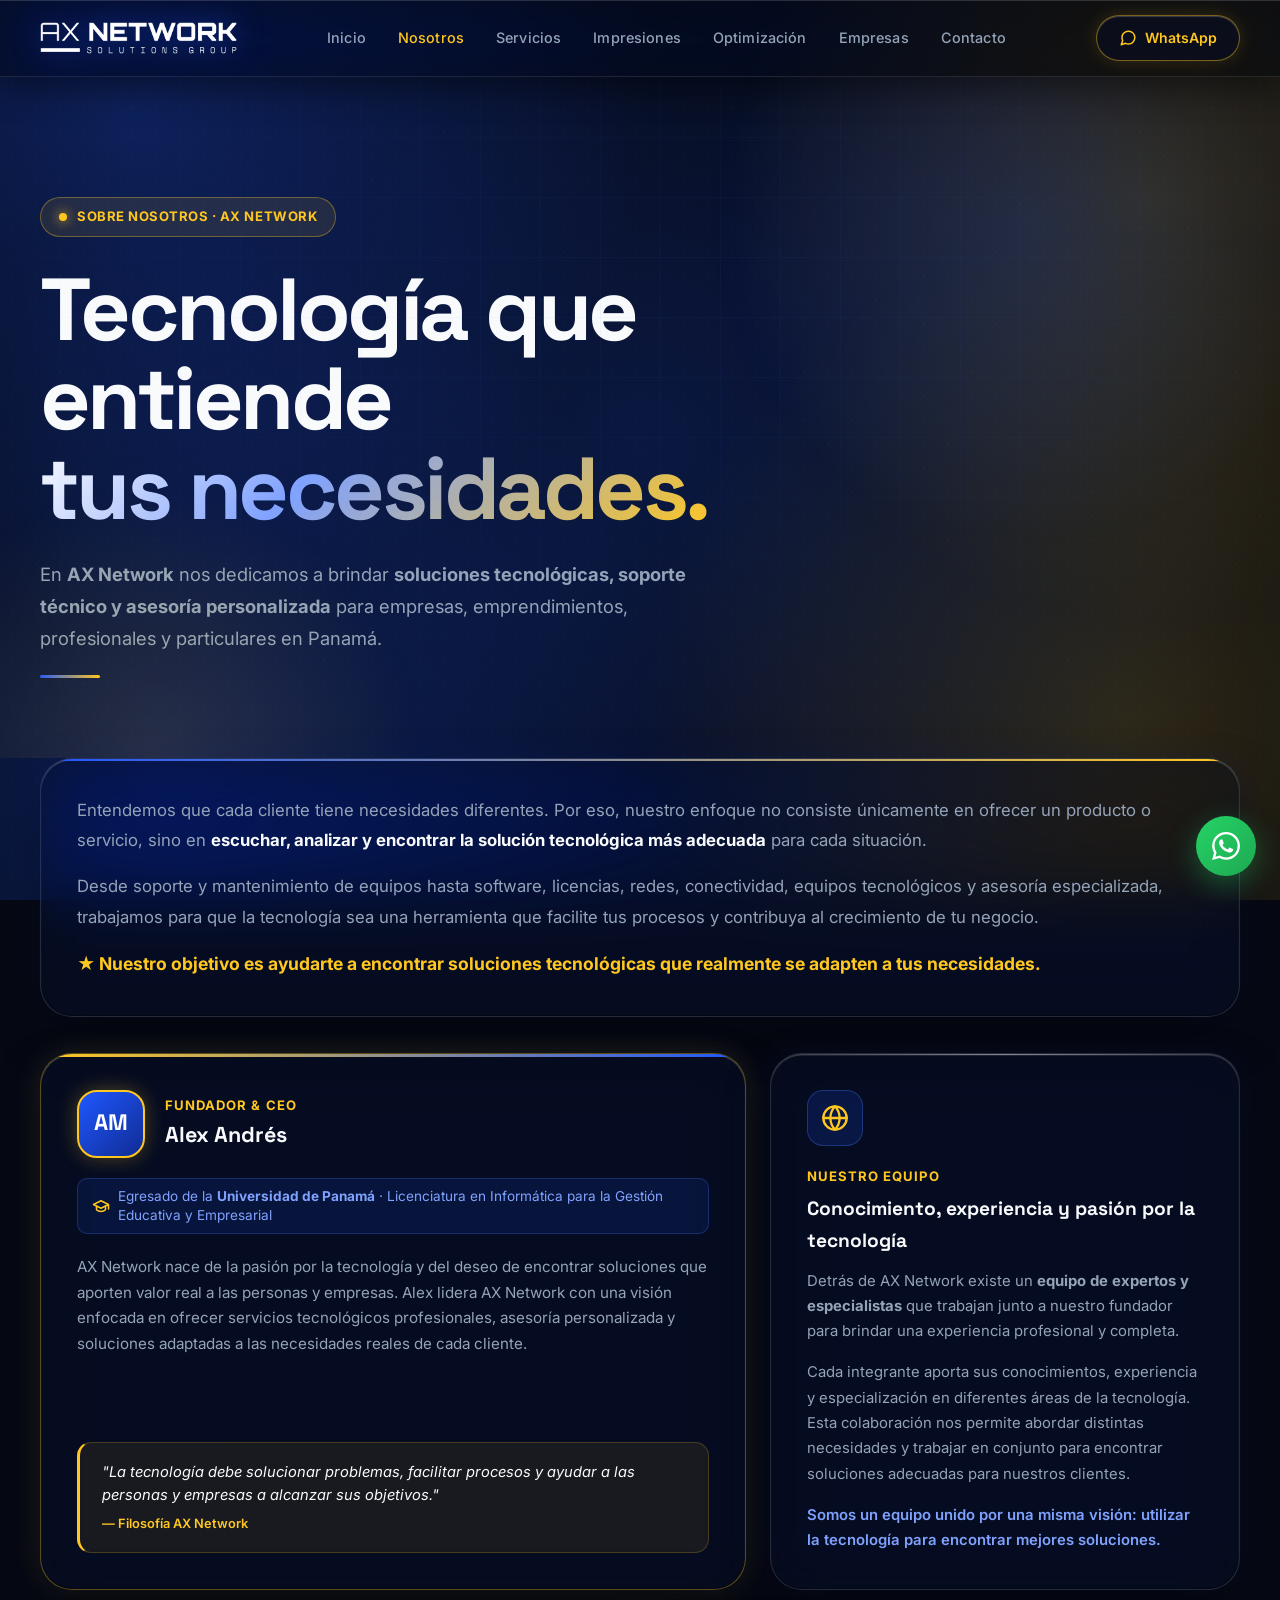
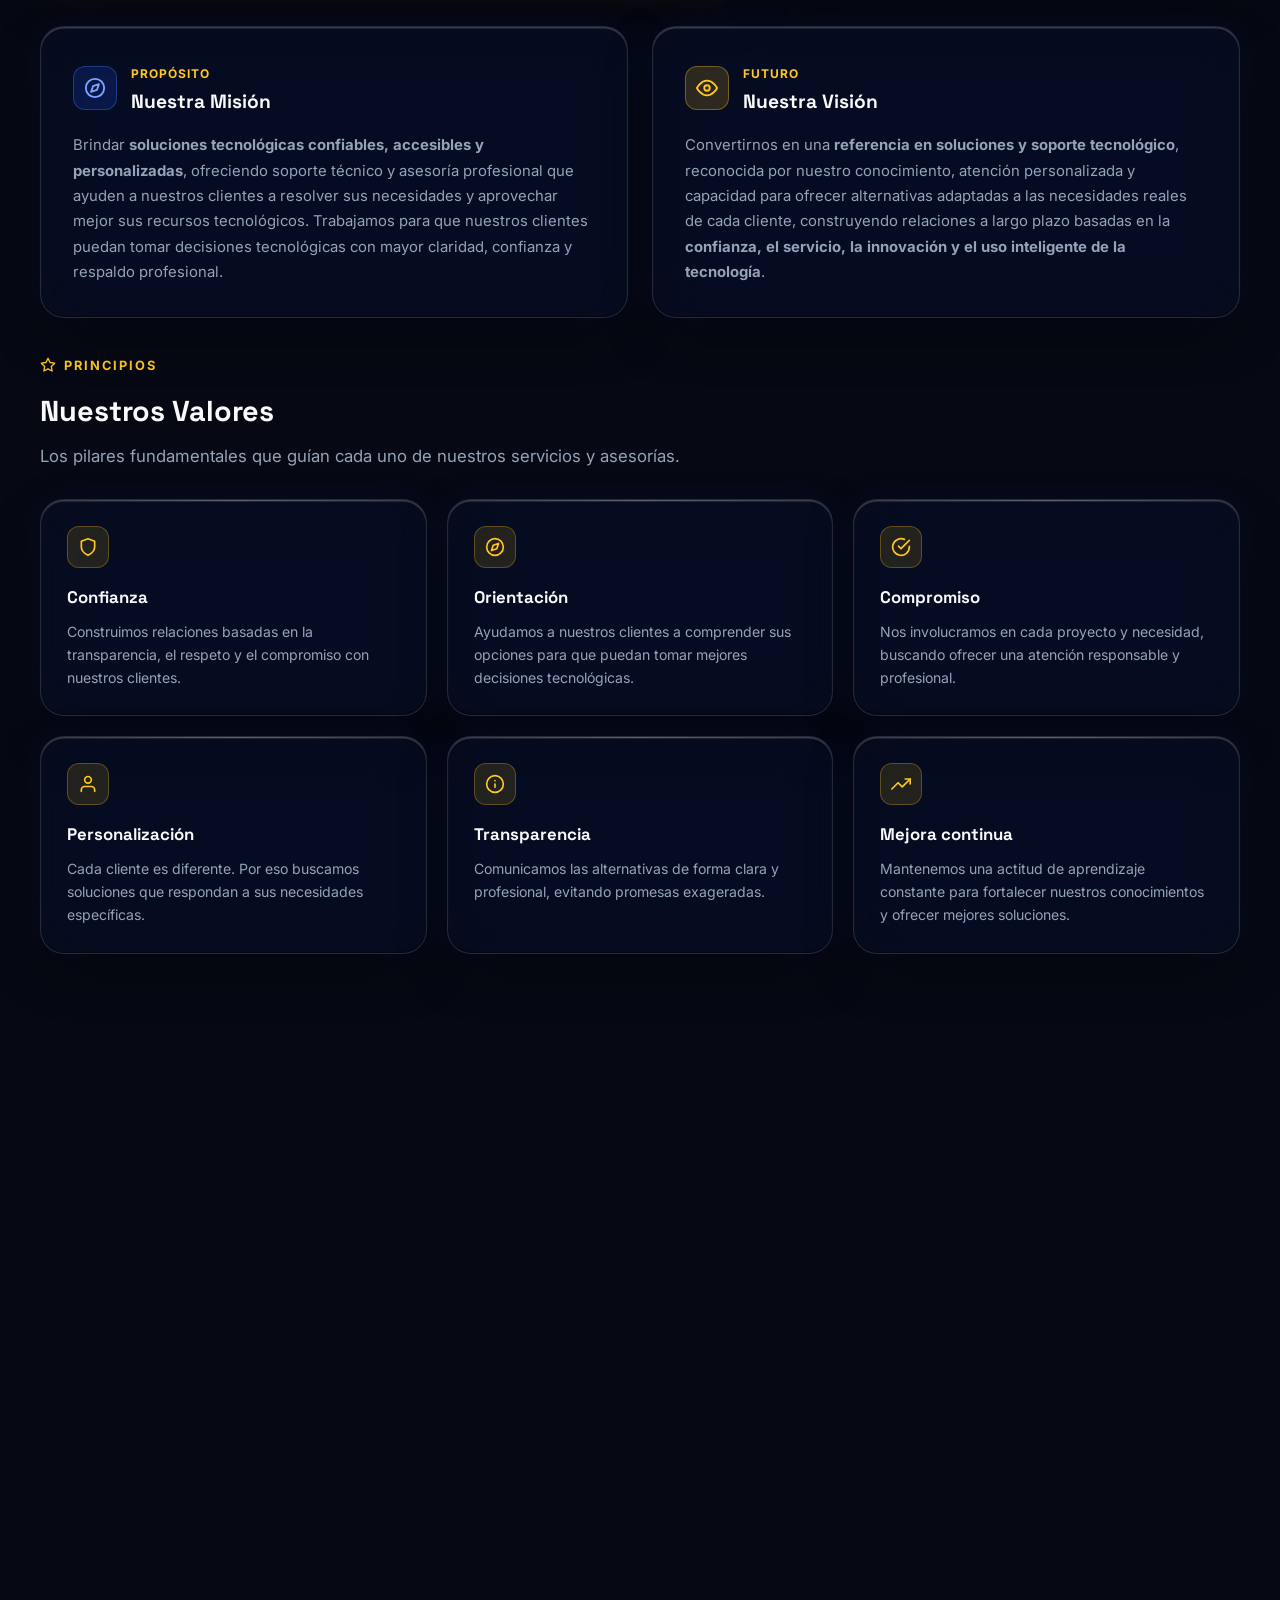
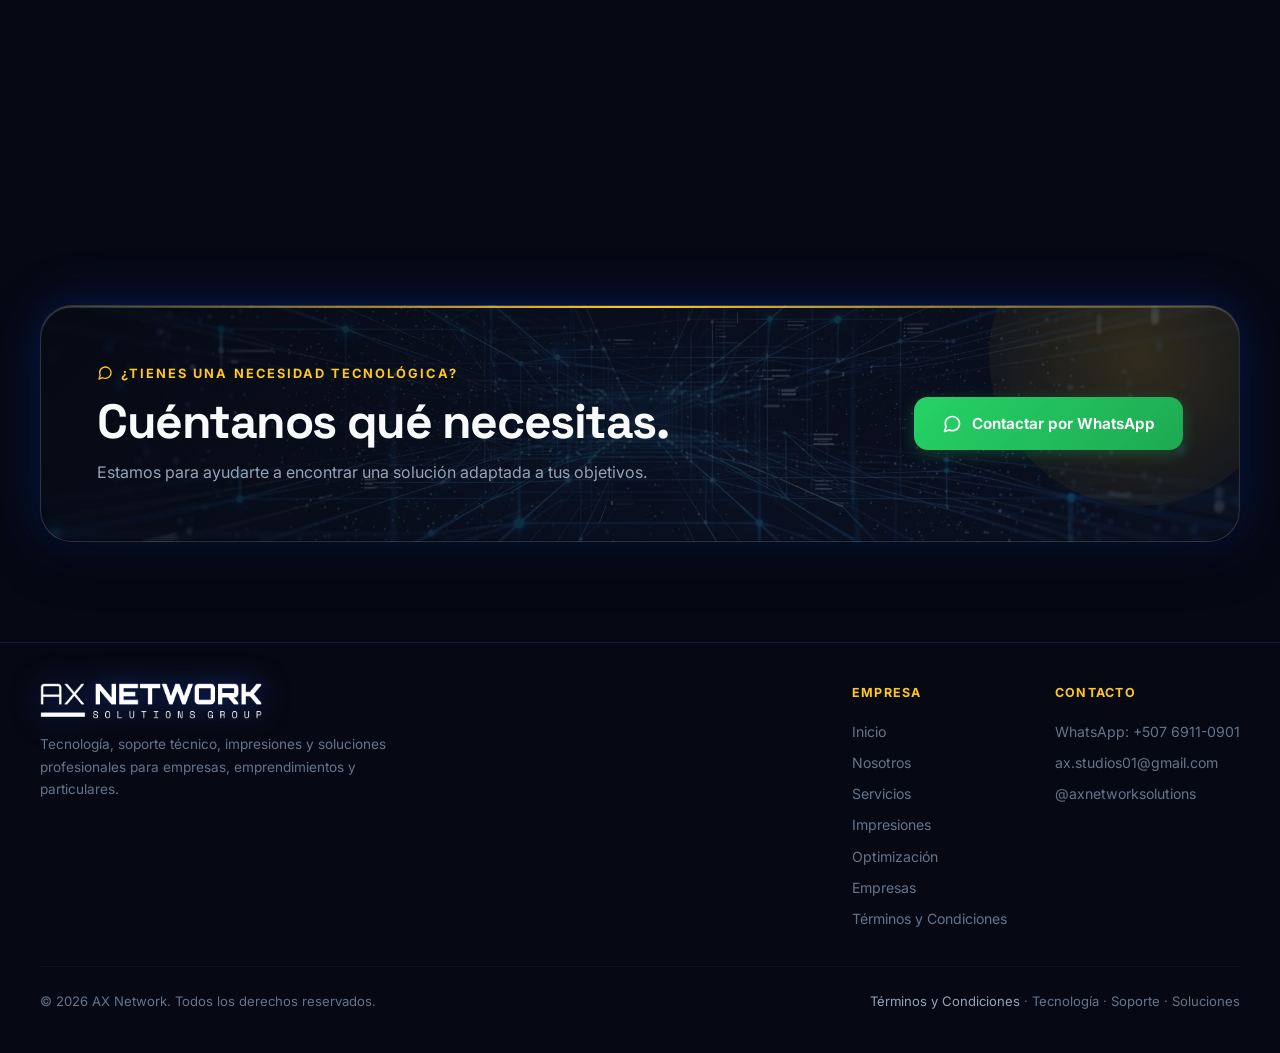
==== commit b144a2e8: "Update nosotros.html Actualización del nombre del ceo" ====
--- a/AX-Network-Web/nosotros.html
+++ b/AX-Network-Web/nosotros.html
@@ -93,7 +93,7 @@
               <div class="founder-avatar">AM</div>
               <div class="founder-info">
                 <span class="founder-role">Fundador & CEO</span>
-                <h3>Alex Andrés Morán Osorio</h3>
+                <h3>Alex Andrés</h3>
               </div>
             </div>
             <div class="founder-credentials">
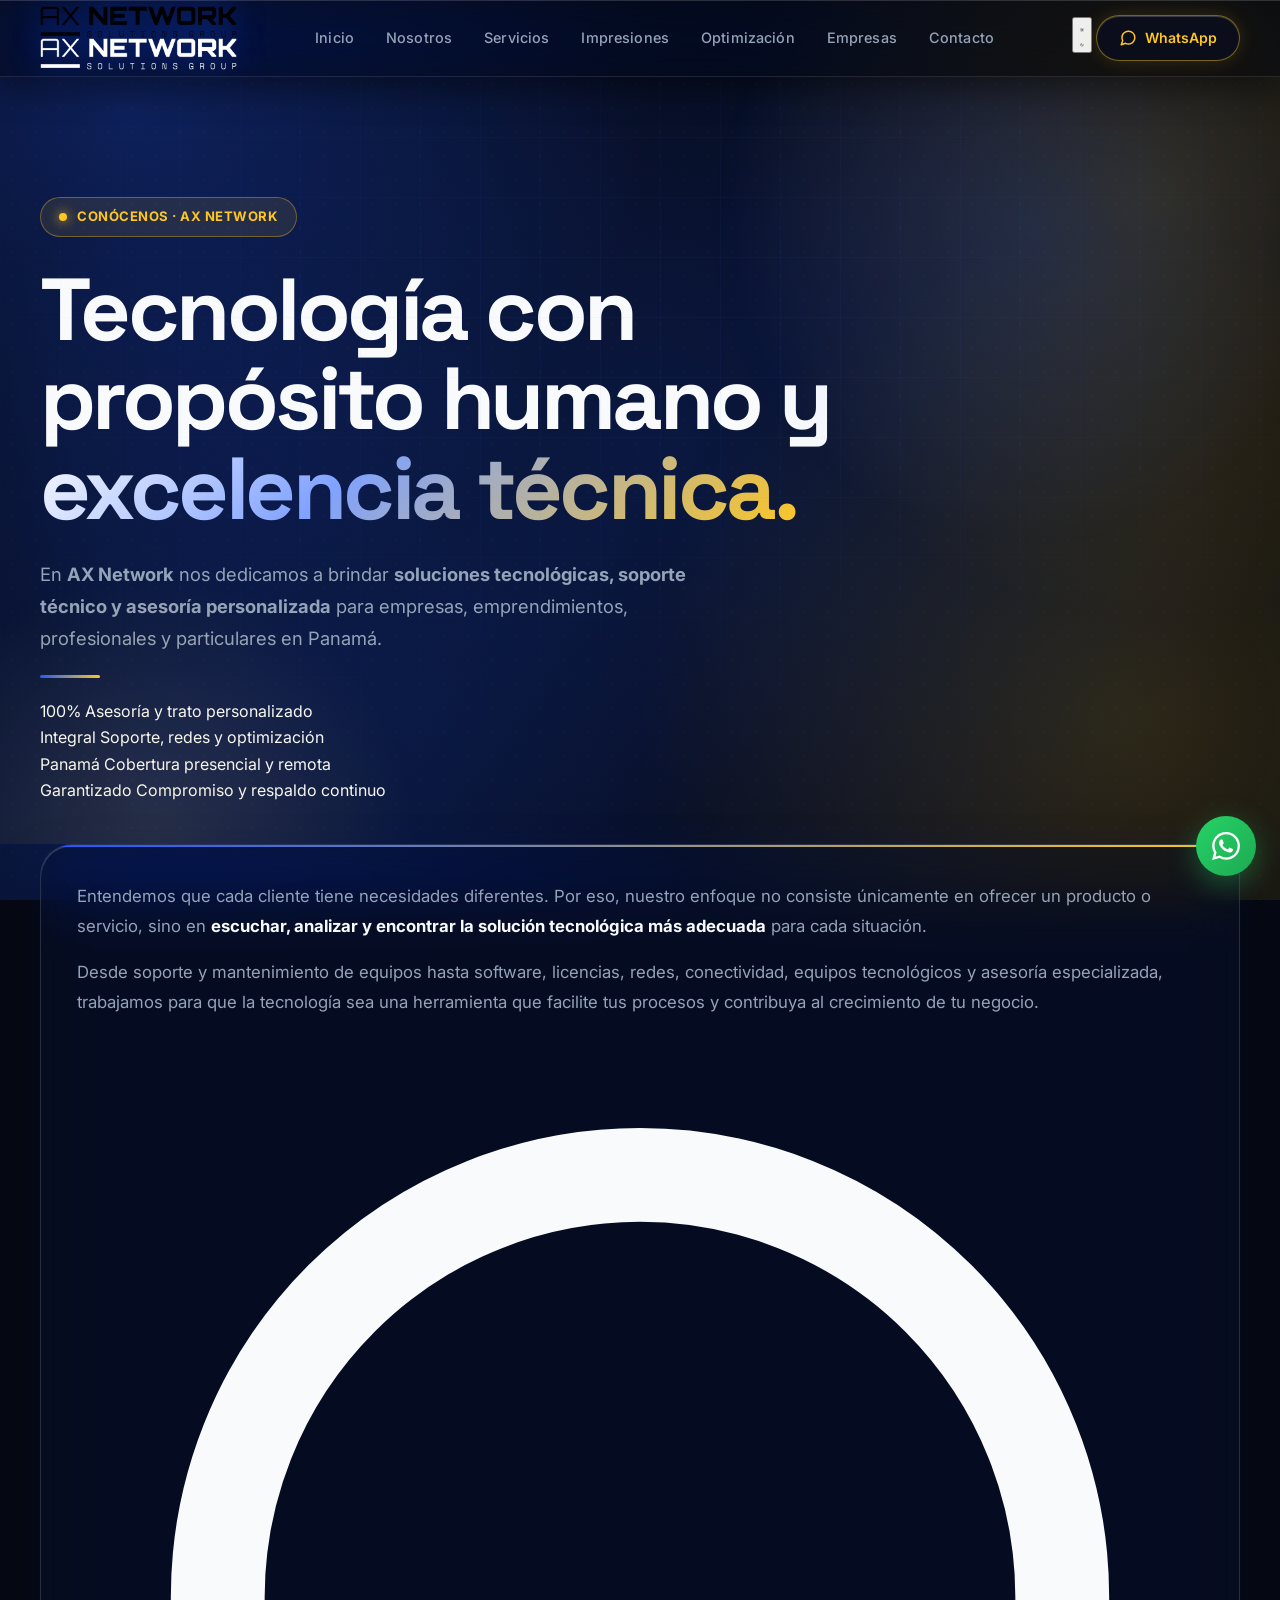
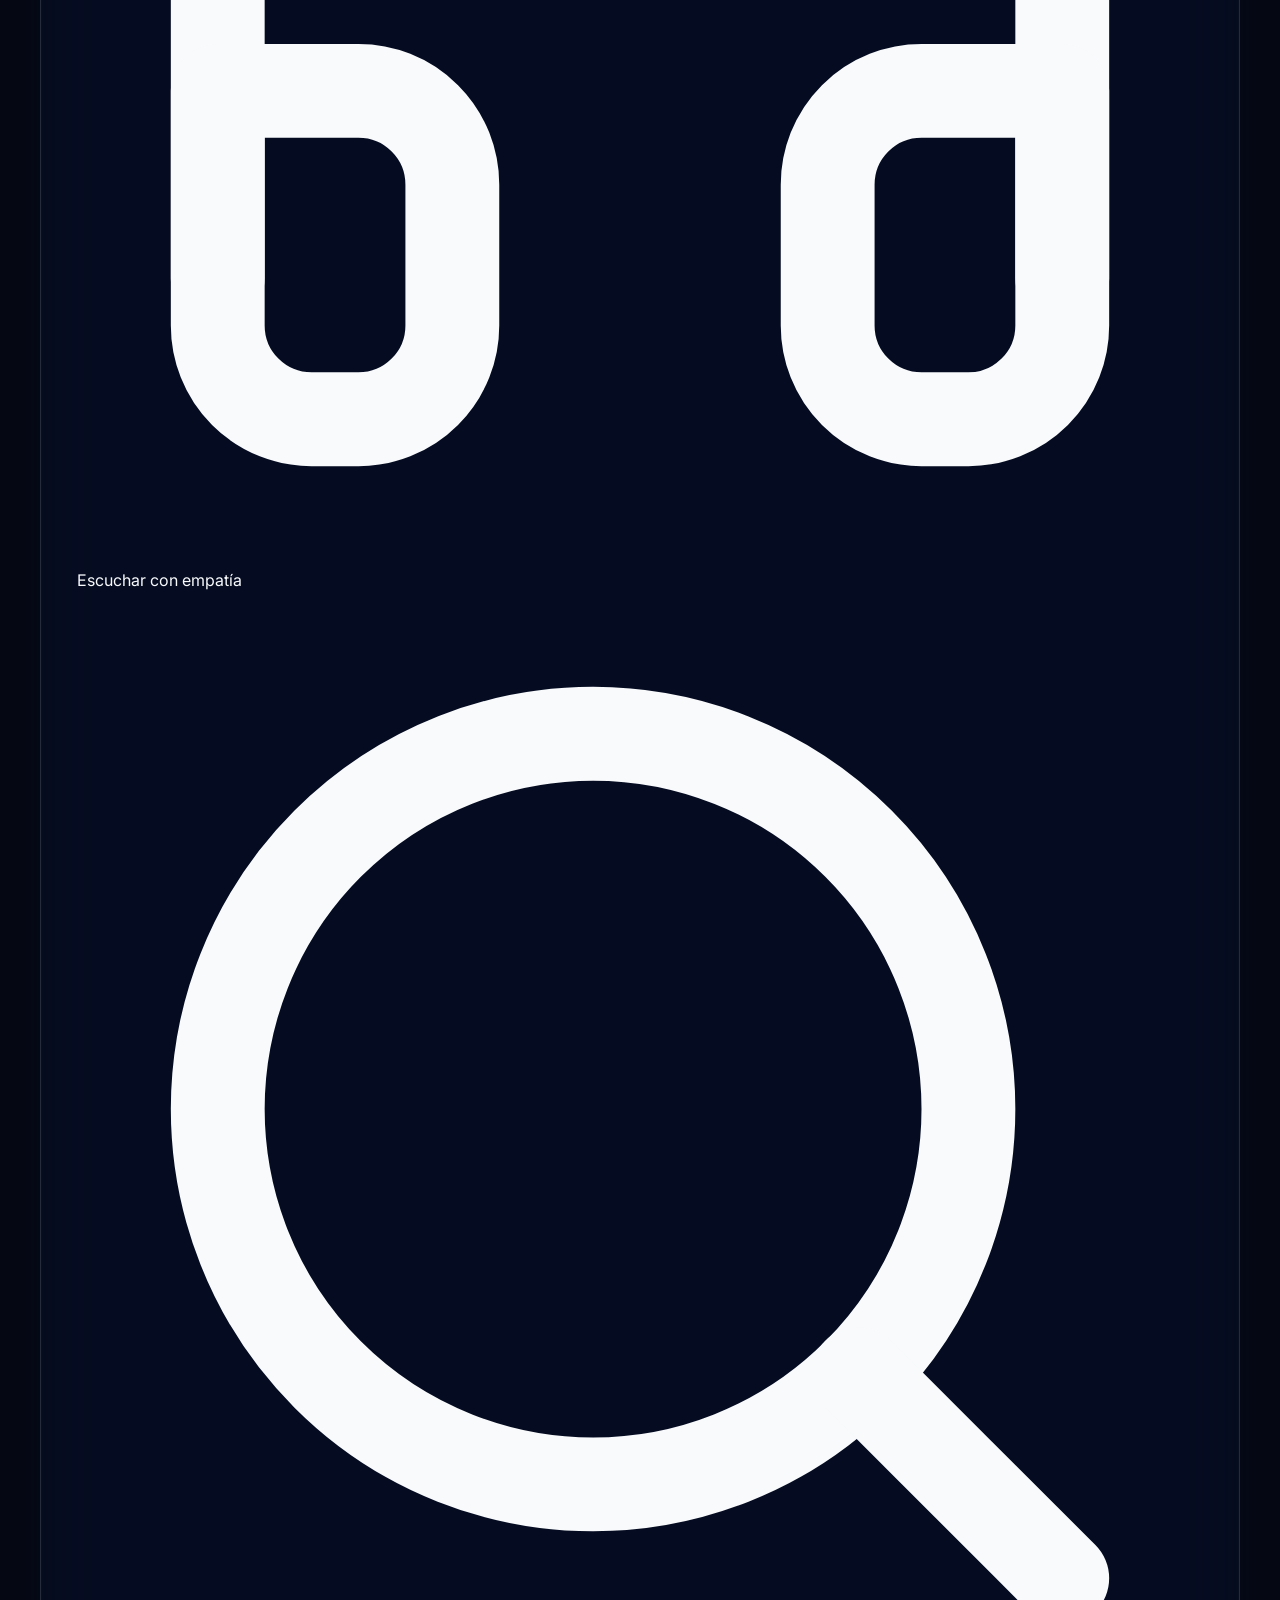
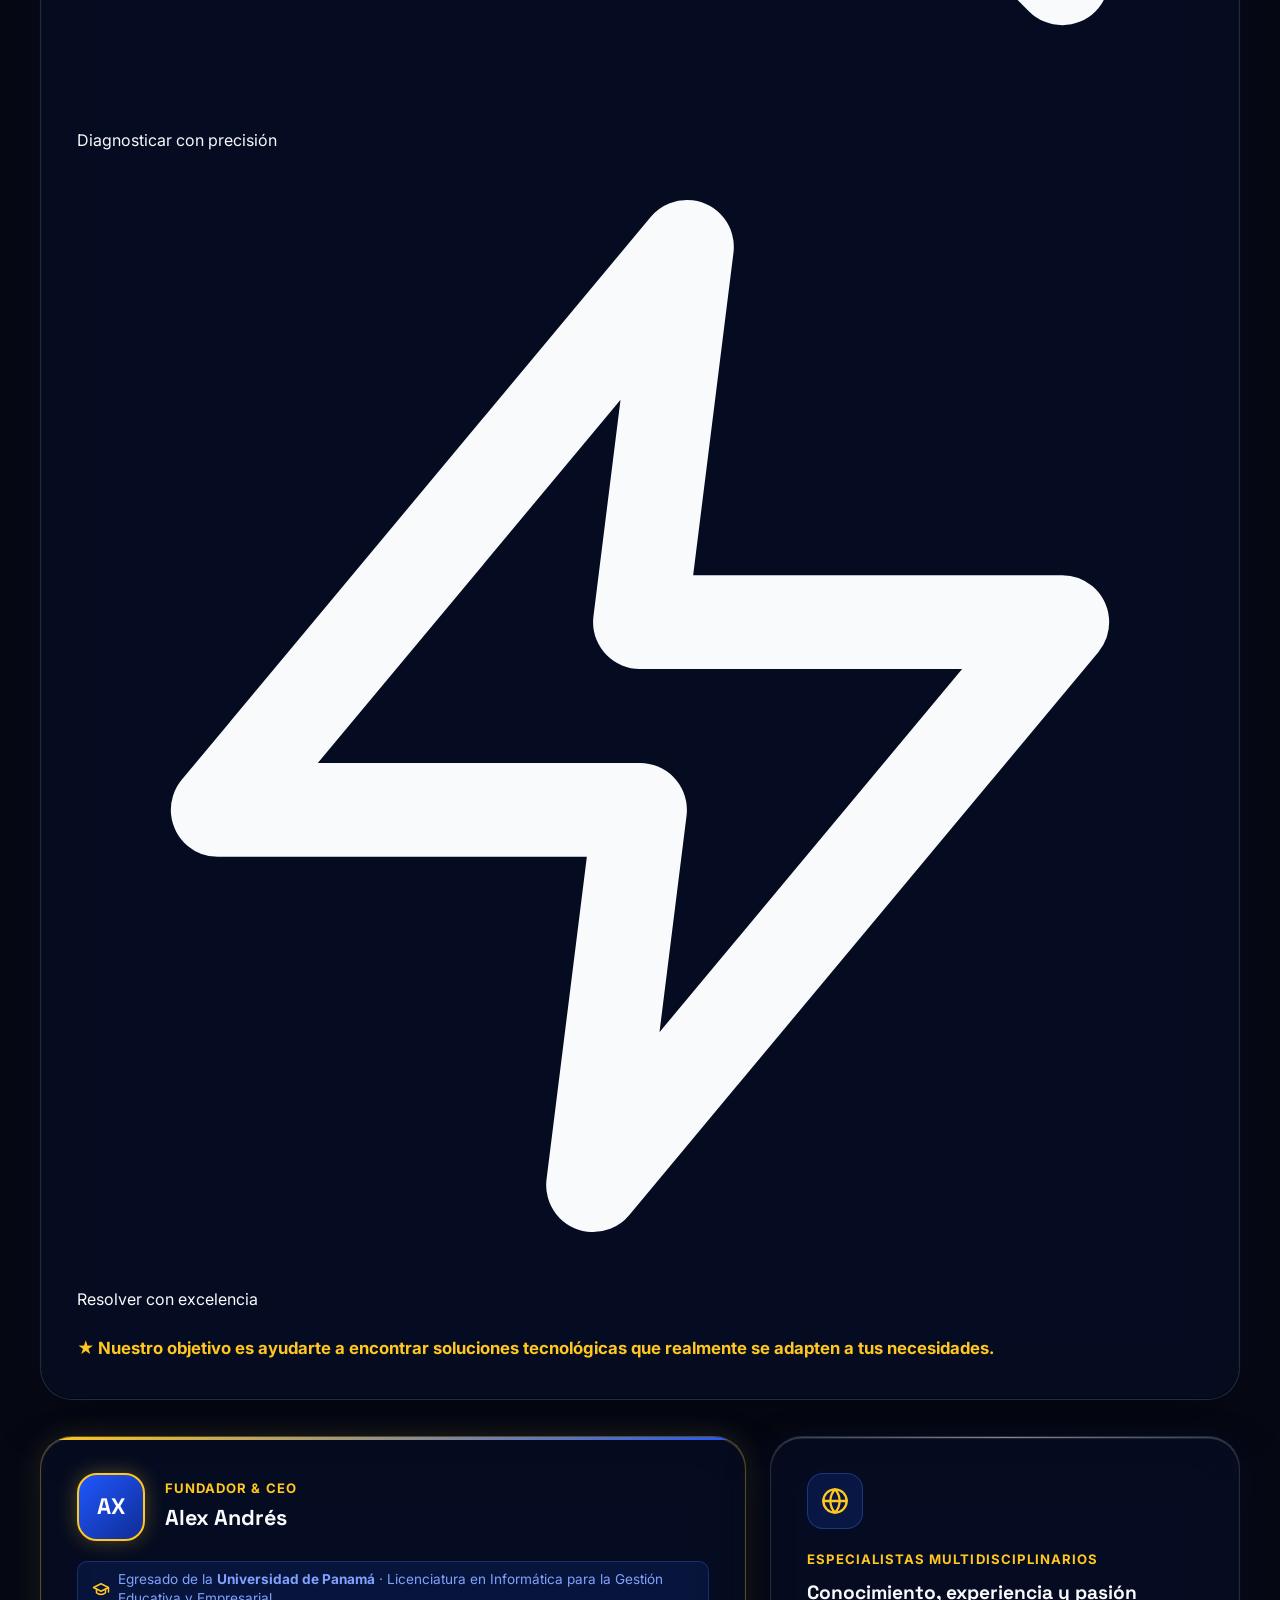
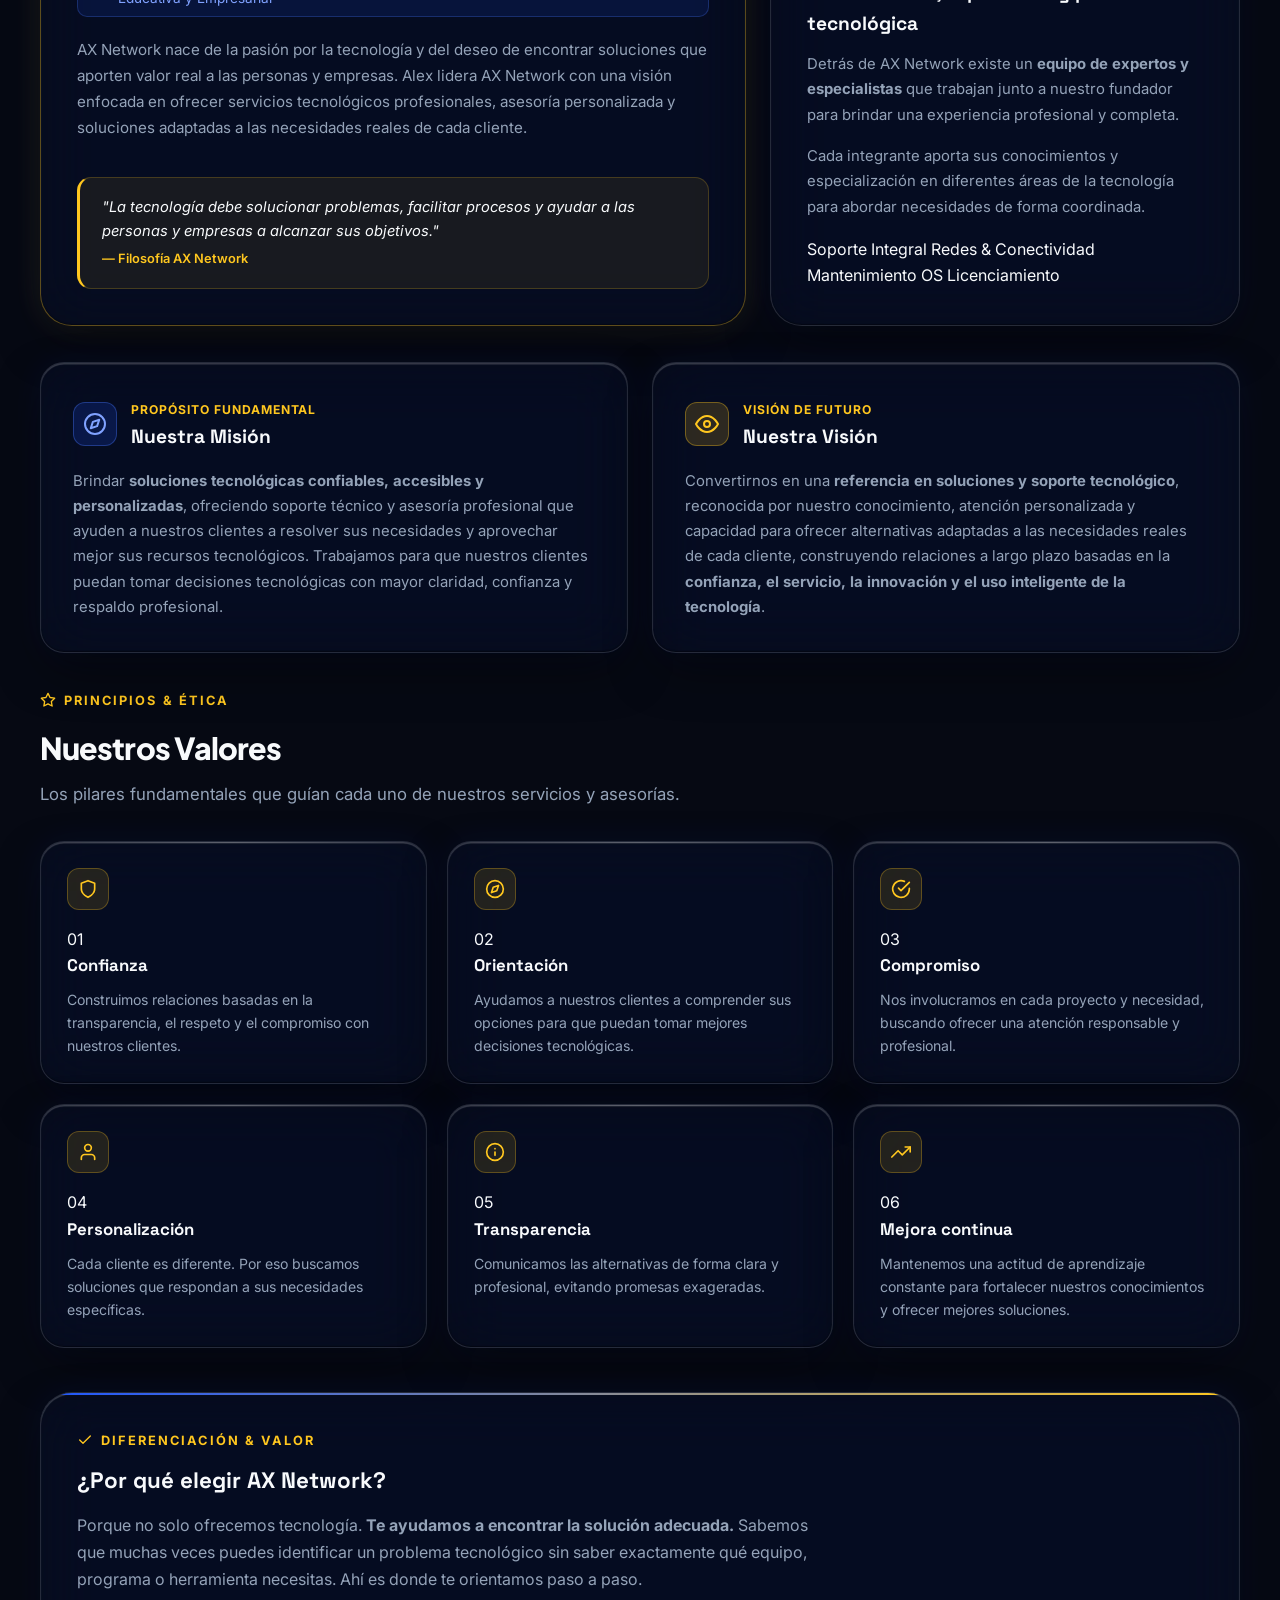
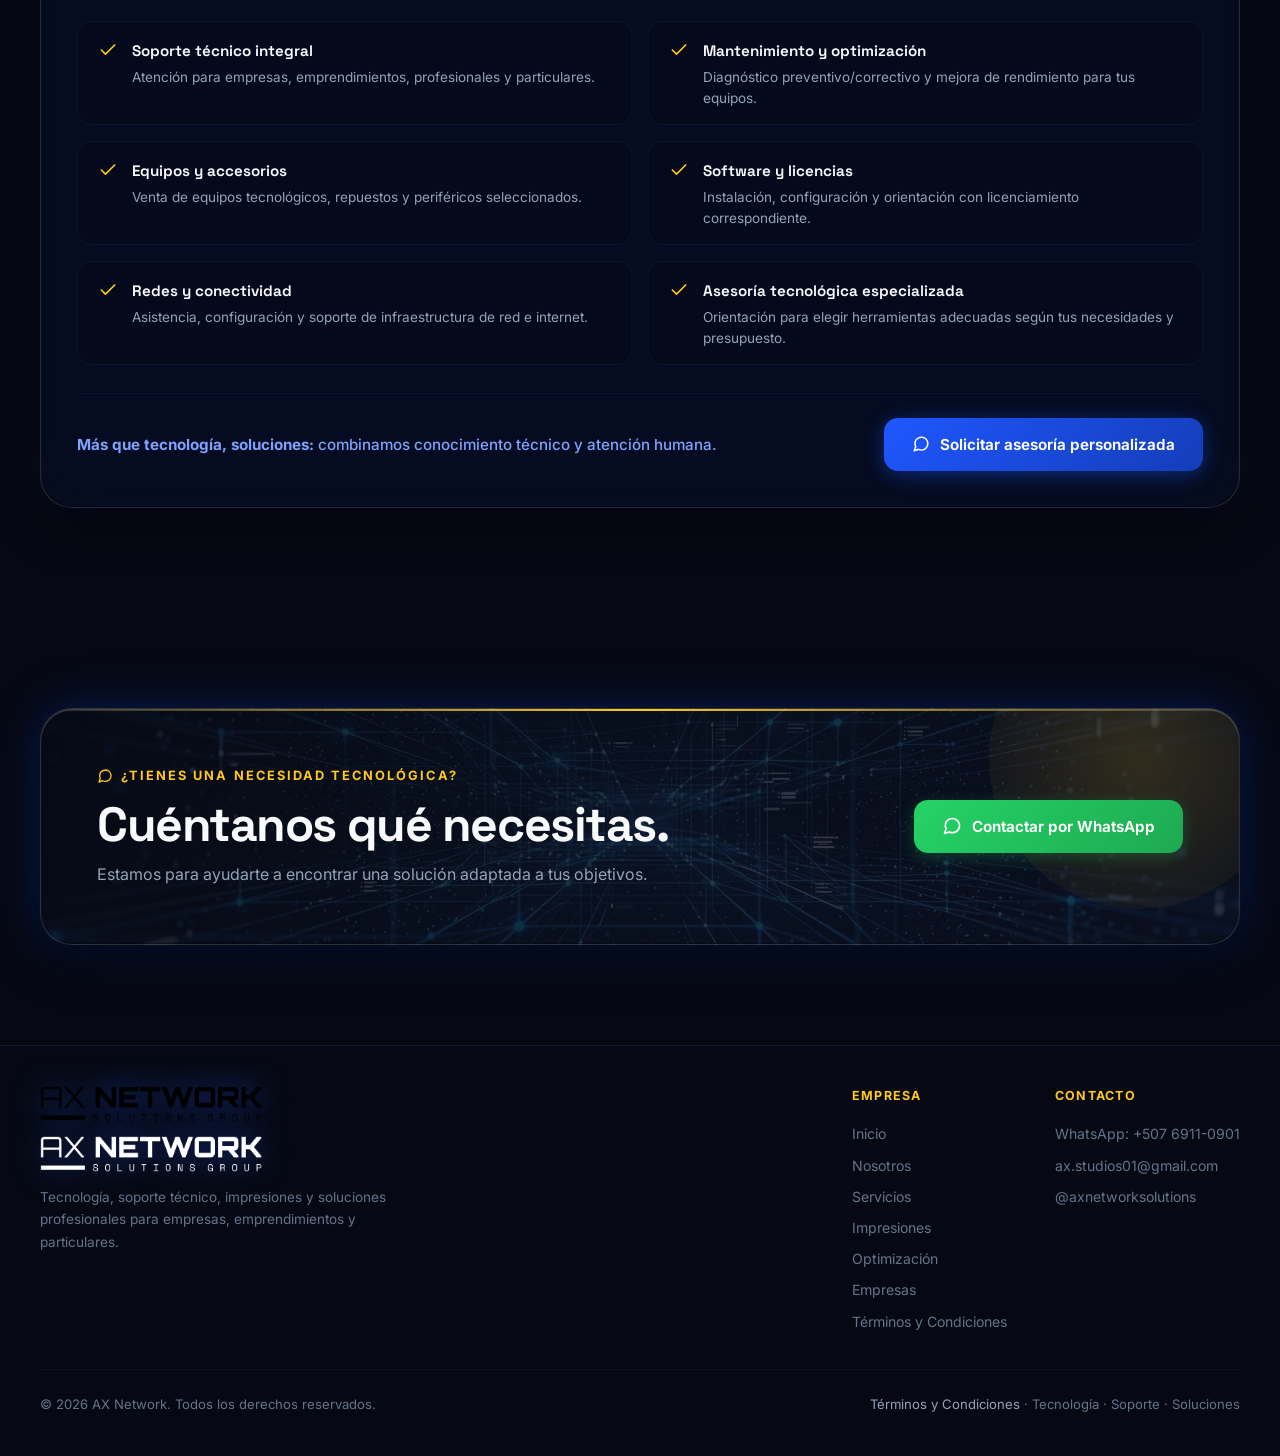
==== commit 8a4b22cc: "Add files via upload" ====
--- a/AX-Network-Web/nosotros.html
+++ b/AX-Network-Web/nosotros.html
@@ -4,18 +4,27 @@
 <head>
   <meta charset="utf-8">
   <meta name="viewport" content="width=device-width, initial-scale=1">
-  <meta name="theme-color" content="#0a0e1a">
+  <meta name="theme-color" content="#f8fafc">
   <meta name="description"
-    content="Conoce más sobre AX Network — Nuestro fundador Alex Andrés Morán Osorio, equipo, misión, visión, valores y soluciones tecnológicas en Panamá.">
-  <meta name="keywords" content="AX Network, nosotros, fundador, Alex Andrés Morán Osorio, misión, visión, tecnología, soporte, Panamá">
+    content="Conoce más sobre AX Network — Nuestro fundador Alex Andrés , equipo, misión, visión, valores y soluciones tecnológicas en Panamá.">
+  <meta name="keywords"
+    content="AX Network, nosotros, fundador, Alex Andrés , misión, visión, tecnología, soporte, Panamá">
   <title>Nosotros | AX Network · Tecnología · Soporte · Soluciones</title>
   <link rel="icon" type="image/webp" href="img/logo-fondo.webp">
   <link rel="preconnect" href="https://fonts.googleapis.com">
   <link rel="preconnect" href="https://fonts.gstatic.com" crossorigin>
   <link
-    href="https://fonts.googleapis.com/css2?family=Inter:wght@400;500;600;700;800;900&family=Space+Grotesk:wght@500;600;700&display=swap"
+    href="https://fonts.googleapis.com/css2?family=Inter:wght@400;500;600;700;800;900&family=Plus+Jakarta+Sans:wght@400;500;600;700;800&family=Space+Grotesk:wght@500;600;700&display=swap"
     rel="stylesheet">
   <link rel="stylesheet" href="css/styles.css">
+  <script>
+    (function () {
+      const savedTheme = localStorage.getItem('ax-theme') || 'light';
+      document.documentElement.setAttribute('data-theme', savedTheme);
+      const meta = document.querySelector('meta[name="theme-color"]');
+      if (meta) meta.setAttribute('content', savedTheme === 'dark' ? '#020408' : '#f8fafc');
+    })();
+  </script>
 </head>
 
 <body>
@@ -24,39 +33,61 @@
   <header>
     <div class="container nav">
       <a href="index.html" aria-label="AX Network inicio">
-        <img class="logo" src="img/logo-blanco.png" alt="AX Network">
+        <img class="logo logo-light" src="img/logo-negro.png" alt="AX Network">
+        <img class="logo logo-dark" src="img/logo-blanco.png" alt="AX Network">
       </a>
       <nav class="navlinks" id="navMenu" aria-label="Navegación principal">
         <a href="index.html">Inicio</a>
-        <a href="nosotros.html" class="active" style="color:var(--accent-500)">Nosotros</a>
+        <a href="nosotros.html" class="active">Nosotros</a>
         <a href="index.html#servicios">Servicios</a>
         <a href="index.html#impresiones">Impresiones</a>
         <a href="index.html#optimizacion">Optimización</a>
         <a href="index.html#empresas">Empresas</a>
         <a href="index.html#contacto">Contacto</a>
       </nav>
-      <a class="nav-cta" target="_blank" rel="noopener"
-        href="https://wa.me/50769110901?text=Hola%20AX%20Network.%20Quiero%20solicitar%20informaci%C3%B3n%20sobre%20sus%20servicios.">
-        <svg width="18" height="18" viewBox="0 0 24 24" fill="none" stroke="currentColor" stroke-width="2"
-          stroke-linecap="round" stroke-linejoin="round">
-          <path
-            d="M21 11.5a8.38 8.38 0 0 1-.9 3.8 8.5 8.5 0 0 1-7.6 4.7 8.38 8.38 0 0 1-3.8-.9L3 21l1.9-5.7a8.38 8.38 0 0 1-.9-3.8 8.5 8.5 0 0 1 4.7-7.6 8.38 8.38 0 0 1 3.8-.9h.5a8.48 8.48 0 0 1 8 8v.5z" />
-        </svg>
-        WhatsApp
-      </a>
-      <button class="menu-toggle" id="menuToggle" aria-label="Abrir menú">
-        <svg viewBox="0 0 24 24" fill="none" stroke="currentColor" stroke-width="2" stroke-linecap="round">
-          <line x1="3" y1="6" x2="21" y2="6" />
-          <line x1="3" y1="12" x2="21" y2="12" />
-          <line x1="3" y1="18" x2="21" y2="18" />
-        </svg>
-      </button>
+      <div class="nav-actions-group">
+        <button class="theme-toggle" id="themeToggle" aria-label="Cambiar tema claro u oscuro"
+          title="Cambiar tema de color">
+          <svg class="sun-icon" viewBox="0 0 24 24" fill="none" stroke="currentColor" stroke-width="2"
+            stroke-linecap="round" stroke-linejoin="round">
+            <circle cx="12" cy="12" r="5"></circle>
+            <line x1="12" y1="1" x2="12" y2="3"></line>
+            <line x1="12" y1="21" x2="12" y2="23"></line>
+            <line x1="4.22" y1="4.22" x2="5.64" y2="5.64"></line>
+            <line x1="18.36" y1="18.36" x2="19.78" y2="19.78"></line>
+            <line x1="1" y1="12" x2="3" y2="12"></line>
+            <line x1="21" y1="12" x2="23" y2="12"></line>
+            <line x1="4.22" y1="19.78" x2="5.64" y2="18.36"></line>
+            <line x1="18.36" y1="5.64" x2="19.78" y2="4.22"></line>
+          </svg>
+          <svg class="moon-icon" viewBox="0 0 24 24" fill="none" stroke="currentColor" stroke-width="2"
+            stroke-linecap="round" stroke-linejoin="round">
+            <path d="M21 12.79A9 9 0 1 1 11.21 3 7 7 0 0 0 21 12.79z"></path>
+          </svg>
+        </button>
+        <a class="nav-cta" target="_blank" rel="noopener"
+          href="https://wa.me/50769110901?text=Hola%20AX%20Network.%20Quiero%20solicitar%20informaci%C3%B3n%20sobre%20sus%20servicios.">
+          <svg width="18" height="18" viewBox="0 0 24 24" fill="none" stroke="currentColor" stroke-width="2"
+            stroke-linecap="round" stroke-linejoin="round">
+            <path
+              d="M21 11.5a8.38 8.38 0 0 1-.9 3.8 8.5 8.5 0 0 1-7.6 4.7 8.38 8.38 0 0 1-3.8-.9L3 21l1.9-5.7a8.38 8.38 0 0 1-.9-3.8 8.5 8.5 0 0 1 4.7-7.6 8.38 8.38 0 0 1 3.8-.9h.5a8.48 8.48 0 0 1 8 8v.5z" />
+          </svg>
+          WhatsApp
+        </a>
+        <button class="menu-toggle" id="menuToggle" aria-label="Abrir menú">
+          <svg viewBox="0 0 24 24" fill="none" stroke="currentColor" stroke-width="2" stroke-linecap="round">
+            <line x1="3" y1="6" x2="21" y2="6" />
+            <line x1="3" y1="12" x2="21" y2="12" />
+            <line x1="3" y1="18" x2="21" y2="18" />
+          </svg>
+        </button>
+      </div>
     </div>
   </header>
 
   <main>
     <!-- ═══════ HERO NOSOTROS ═══════ -->
-    <section class="hero" style="min-height:auto;padding:120px 0 60px">
+    <section class="hero" style="min-height:auto;padding:120px 0 40px">
       <div class="hero-grid"></div>
       <div class="hero-glow"></div>
       <div class="hero-glow-2"></div>
@@ -64,11 +95,33 @@
         <div class="section-header reveal" style="max-width:880px;margin-bottom:20px">
           <div class="hero-eyebrow">
             <span class="pulse-dot"></span>
-            Sobre Nosotros · AX Network
-          </div>
-          <h1>Tecnología que entiende<br><span class="text-gradient">tus necesidades.</span></h1>
-          <p style="font-size:1.15rem;line-height:1.75;color:var(--text-secondary)">En <strong>AX Network</strong> nos dedicamos a brindar <strong>soluciones tecnológicas, soporte técnico y asesoría personalizada</strong> para empresas, emprendimientos, profesionales y particulares en Panamá.</p>
+            Conócenos · AX Network
+          </div>
+          <h1>Tecnología con propósito humano y <br><span class="text-gradient">excelencia técnica.</span></h1>
+          <p style="font-size:1.15rem;line-height:1.75;color:var(--text-secondary)">En <strong>AX Network</strong> nos
+            dedicamos a brindar <strong>soluciones tecnológicas, soporte técnico y asesoría personalizada</strong> para
+            empresas, emprendimientos, profesionales y particulares en Panamá.</p>
           <div class="section-divider"></div>
+        </div>
+
+        <!-- Impact / Stats Bar Bento -->
+        <div class="about-stats-bar reveal">
+          <div class="stat-card">
+            <span class="stat-num">100%</span>
+            <span class="stat-label">Asesoría y trato personalizado</span>
+          </div>
+          <div class="stat-card">
+            <span class="stat-num">Integral</span>
+            <span class="stat-label">Soporte, redes y optimización</span>
+          </div>
+          <div class="stat-card">
+            <span class="stat-num">Panamá</span>
+            <span class="stat-label">Cobertura presencial y remota</span>
+          </div>
+          <div class="stat-card">
+            <span class="stat-num">Garantizado</span>
+            <span class="stat-label">Compromiso y respaldo continuo</span>
+          </div>
         </div>
       </div>
     </section>
@@ -79,33 +132,73 @@
 
         <!-- Manifiesto / Intro Box -->
         <div class="about-intro-box reveal">
-          <p>Entendemos que cada cliente tiene necesidades diferentes. Por eso, nuestro enfoque no consiste únicamente en ofrecer un producto o servicio, sino en <strong>escuchar, analizar y encontrar la solución tecnológica más adecuada</strong> para cada situación.</p>
-          <p>Desde soporte y mantenimiento de equipos hasta software, licencias, redes, conectividad, equipos tecnológicos y asesoría especializada, trabajamos para que la tecnología sea una herramienta que facilite tus procesos y contribuya al crecimiento de tu negocio.</p>
-          <p style="color:var(--accent-500);font-weight:700;font-size:1.1rem;margin-top:14px;">★ Nuestro objetivo es ayudarte a encontrar soluciones tecnológicas que realmente se adapten a tus necesidades.</p>
+          <p>Entendemos que cada cliente tiene necesidades diferentes. Por eso, nuestro enfoque no consiste únicamente
+            en ofrecer un producto o servicio, sino en <strong>escuchar, analizar y encontrar la solución tecnológica
+              más adecuada</strong> para cada situación.</p>
+          <p>Desde soporte y mantenimiento de equipos hasta software, licencias, redes, conectividad, equipos
+            tecnológicos y asesoría especializada, trabajamos para que la tecnología sea una herramienta que facilite
+            tus procesos y contribuya al crecimiento de tu negocio.</p>
+
+          <div class="about-pillars-pills">
+            <span class="pillar-pill">
+              <svg viewBox="0 0 24 24" fill="none" stroke="currentColor" stroke-width="2" stroke-linecap="round"
+                stroke-linejoin="round">
+                <path d="M3 18v-6a9 9 0 0 1 18 0v6"></path>
+                <path
+                  d="M21 19a2 2 0 0 1-2 2h-1a2 2 0 0 1-2-2v-3a2 2 0 0 1 2-2h3zM3 19a2 2 0 0 0 2 2h1a2 2 0 0 0 2-2v-3a2 2 0 0 0-2-2H3z">
+                </path>
+              </svg>
+              Escuchar con empatía
+            </span>
+            <span class="pillar-pill">
+              <svg viewBox="0 0 24 24" fill="none" stroke="currentColor" stroke-width="2" stroke-linecap="round"
+                stroke-linejoin="round">
+                <circle cx="11" cy="11" r="8"></circle>
+                <line x1="21" y1="21" x2="16.65" y2="16.65"></line>
+              </svg>
+              Diagnosticar con precisión
+            </span>
+            <span class="pillar-pill">
+              <svg viewBox="0 0 24 24" fill="none" stroke="currentColor" stroke-width="2" stroke-linecap="round"
+                stroke-linejoin="round">
+                <polygon points="13 2 3 14 12 14 11 22 21 10 12 10 13 2"></polygon>
+              </svg>
+              Resolver con excelencia
+            </span>
+          </div>
+
+          <p style="color:var(--accent-500);font-weight:700;font-size:1.05rem;margin-top:20px;">★ Nuestro objetivo es
+            ayudarte a encontrar soluciones tecnológicas que realmente se adapten a tus necesidades.</p>
         </div>
 
         <!-- Fundador & Equipo Grid -->
         <div class="about-people-grid">
-          
+
           <!-- Tarjeta Fundador & CEO -->
           <div class="founder-card reveal">
             <div class="founder-header">
-              <div class="founder-avatar">AM</div>
+              <div class="founder-avatar">AX</div>
               <div class="founder-info">
                 <span class="founder-role">Fundador & CEO</span>
-                <h3>Alex Andrés</h3>
+                <h3>Alex Andrés </h3>
               </div>
             </div>
             <div class="founder-credentials">
-              <svg viewBox="0 0 24 24" fill="none" stroke="currentColor" stroke-width="2" stroke-linecap="round" stroke-linejoin="round">
+              <svg viewBox="0 0 24 24" fill="none" stroke="currentColor" stroke-width="2" stroke-linecap="round"
+                stroke-linejoin="round">
                 <path d="M22 10v6M2 10l10-5 10 5-10 5z" />
                 <path d="M6 12v5c3 3 9 3 12 0v-5" />
               </svg>
-              <span>Egresado de la <strong>Universidad de Panamá</strong> · Licenciatura en Informática para la Gestión Educativa y Empresarial</span>
-            </div>
-            <p class="founder-bio">AX Network nace de la pasión por la tecnología y del deseo de encontrar soluciones que aporten valor real a las personas y empresas. Alex lidera AX Network con una visión enfocada en ofrecer servicios tecnológicos profesionales, asesoría personalizada y soluciones adaptadas a las necesidades reales de cada cliente.</p>
+              <span>Egresado de la <strong>Universidad de Panamá</strong> · Licenciatura en Informática para la Gestión
+                Educativa y Empresarial</span>
+            </div>
+            <p class="founder-bio">AX Network nace de la pasión por la tecnología y del deseo de encontrar soluciones
+              que aporten valor real a las personas y empresas. Alex lidera AX Network con una visión enfocada en
+              ofrecer servicios tecnológicos profesionales, asesoría personalizada y soluciones adaptadas a las
+              necesidades reales de cada cliente.</p>
             <div class="founder-quote">
-              "La tecnología debe solucionar problemas, facilitar procesos y ayudar a las personas y empresas a alcanzar sus objetivos."
+              "La tecnología debe solucionar problemas, facilitar procesos y ayudar a las personas y empresas a alcanzar
+              sus objetivos."
               <span>— Filosofía AX Network</span>
             </div>
           </div>
@@ -113,106 +206,156 @@
           <!-- Tarjeta Equipo -->
           <div class="team-card reveal">
             <div class="team-icon-wrap">
-              <svg viewBox="0 0 24 24" fill="none" stroke="currentColor" stroke-width="2" stroke-linecap="round" stroke-linejoin="round">
+              <svg viewBox="0 0 24 24" fill="none" stroke="currentColor" stroke-width="2" stroke-linecap="round"
+                stroke-linejoin="round">
                 <circle cx="12" cy="12" r="10" />
                 <line x1="2" y1="12" x2="22" y2="12" />
                 <path d="M12 2a15.3 15.3 0 0 1 4 10 15.3 15.3 0 0 1-4 10 15.3 15.3 0 0 1-4-10 15.3 15.3 0 0 1 4-10z" />
               </svg>
             </div>
-            <span class="founder-role" style="margin-bottom:6px">Nuestro Equipo</span>
-            <h3>Conocimiento, experiencia y pasión por la tecnología</h3>
-            <p>Detrás de AX Network existe un <strong>equipo de expertos y especialistas</strong> que trabajan junto a nuestro fundador para brindar una experiencia profesional y completa.</p>
-            <p>Cada integrante aporta sus conocimientos, experiencia y especialización en diferentes áreas de la tecnología. Esta colaboración nos permite abordar distintas necesidades y trabajar en conjunto para encontrar soluciones adecuadas para nuestros clientes.</p>
-            <p style="color:var(--brand-300);font-weight:600">Somos un equipo unido por una misma visión: utilizar la tecnología para encontrar mejores soluciones.</p>
+            <span class="founder-role" style="margin-bottom:6px">Especialistas Multidisciplinarios</span>
+            <h3>Conocimiento, experiencia y pasión tecnológica</h3>
+            <p>Detrás de AX Network existe un <strong>equipo de expertos y especialistas</strong> que trabajan junto a
+              nuestro fundador para brindar una experiencia profesional y completa.</p>
+            <p>Cada integrante aporta sus conocimientos y especialización en diferentes áreas de la tecnología para
+              abordar necesidades de forma coordinada.</p>
+            <div class="team-tags">
+              <span class="team-tag">Soporte Integral</span>
+              <span class="team-tag">Redes & Conectividad</span>
+              <span class="team-tag">Mantenimiento OS</span>
+              <span class="team-tag">Licenciamiento</span>
+            </div>
           </div>
 
         </div>
 
         <!-- Misión y Visión -->
         <div class="mv-grid">
-          
+
           <!-- Misión -->
           <div class="mv-card reveal">
             <div class="mv-card-header">
               <div class="mv-icon mv-icon--mision">
-                <svg width="22" height="22" viewBox="0 0 24 24" fill="none" stroke="currentColor" stroke-width="2" stroke-linecap="round" stroke-linejoin="round">
+                <svg width="24" height="24" viewBox="0 0 24 24" fill="none" stroke="currentColor" stroke-width="2"
+                  stroke-linecap="round" stroke-linejoin="round">
                   <circle cx="12" cy="12" r="10" />
                   <polygon points="16.24 7.76 14.12 14.12 7.76 16.24 9.88 9.88 16.24 7.76" />
                 </svg>
               </div>
               <div>
-                <span class="founder-role" style="font-size:.75rem">Propósito</span>
+                <span class="founder-role" style="font-size:.76rem">Propósito Fundamental</span>
                 <h3>Nuestra Misión</h3>
               </div>
             </div>
-            <p>Brindar <strong>soluciones tecnológicas confiables, accesibles y personalizadas</strong>, ofreciendo soporte técnico y asesoría profesional que ayuden a nuestros clientes a resolver sus necesidades y aprovechar mejor sus recursos tecnológicos. Trabajamos para que nuestros clientes puedan tomar decisiones tecnológicas con mayor claridad, confianza y respaldo profesional.</p>
+            <p>Brindar <strong>soluciones tecnológicas confiables, accesibles y personalizadas</strong>, ofreciendo
+              soporte técnico y asesoría profesional que ayuden a nuestros clientes a resolver sus necesidades y
+              aprovechar mejor sus recursos tecnológicos. Trabajamos para que nuestros clientes puedan tomar decisiones
+              tecnológicas con mayor claridad, confianza y respaldo profesional.</p>
           </div>
 
           <!-- Visión -->
           <div class="mv-card reveal">
             <div class="mv-card-header">
               <div class="mv-icon mv-icon--vision">
-                <svg width="22" height="22" viewBox="0 0 24 24" fill="none" stroke="currentColor" stroke-width="2" stroke-linecap="round" stroke-linejoin="round">
+                <svg width="24" height="24" viewBox="0 0 24 24" fill="none" stroke="currentColor" stroke-width="2"
+                  stroke-linecap="round" stroke-linejoin="round">
                   <path d="M1 12s4-8 11-8 11 8 11 8-4 8-11 8-11-8-11-8z" />
                   <circle cx="12" cy="12" r="3" />
                 </svg>
               </div>
               <div>
-                <span class="founder-role" style="font-size:.75rem">Futuro</span>
+                <span class="founder-role" style="font-size:.76rem">Visión de Futuro</span>
                 <h3>Nuestra Visión</h3>
               </div>
             </div>
-            <p>Convertirnos en una <strong>referencia en soluciones y soporte tecnológico</strong>, reconocida por nuestro conocimiento, atención personalizada y capacidad para ofrecer alternativas adaptadas a las necesidades reales de cada cliente, construyendo relaciones a largo plazo basadas en la <strong>confianza, el servicio, la innovación y el uso inteligente de la tecnología</strong>.</p>
+            <p>Convertirnos en una <strong>referencia en soluciones y soporte tecnológico</strong>, reconocida por
+              nuestro conocimiento, atención personalizada y capacidad para ofrecer alternativas adaptadas a las
+              necesidades reales de cada cliente, construyendo relaciones a largo plazo basadas en la <strong>confianza,
+                el servicio, la innovación y el uso inteligente de la tecnología</strong>.</p>
           </div>
 
         </div>
 
         <!-- Nuestros Valores -->
-        <div style="margin-bottom:36px">
-          <div class="section-header reveal" style="margin-bottom:28px">
+        <div style="margin-bottom:44px">
+          <div class="section-header reveal" style="margin-bottom:32px">
             <div class="kicker">
-              <svg viewBox="0 0 24 24" fill="none" stroke="currentColor" stroke-width="2" stroke-linecap="round" stroke-linejoin="round">
-                <polygon points="12 2 15.09 8.26 22 9.27 17 14.14 18.18 21.02 12 17.77 5.82 21.02 7 14.14 2 9.27 8.91 8.26 12 2" />
-              </svg>
-              Principios
-            </div>
-            <h3 style="font-family:'Space Grotesk',sans-serif;font-size:1.8rem;margin:0 0 8px">Nuestros Valores</h3>
+              <svg viewBox="0 0 24 24" fill="none" stroke="currentColor" stroke-width="2" stroke-linecap="round"
+                stroke-linejoin="round">
+                <polygon
+                  points="12 2 15.09 8.26 22 9.27 17 14.14 18.18 21.02 12 17.77 5.82 21.02 7 14.14 2 9.27 8.91 8.26 12 2" />
+              </svg>
+              Principios & Ética
+            </div>
+            <h3
+              style="font-family:'Plus Jakarta Sans',sans-serif;font-size:1.9rem;font-weight:800;letter-spacing:-0.03em;margin:0 0 8px">
+              Nuestros Valores</h3>
             <p>Los pilares fundamentales que guían cada uno de nuestros servicios y asesorías.</p>
           </div>
 
           <div class="values-grid">
-            
+
             <!-- Confianza -->
             <div class="value-card reveal">
-              <div class="value-icon">
-                <svg viewBox="0 0 24 24" fill="none" stroke="currentColor" stroke-width="2" stroke-linecap="round" stroke-linejoin="round"><path d="M12 22s8-4 8-10V5l-8-3-8 3v7c0 6 8 10 8 10z" /></svg>
+              <div class="value-top-meta">
+                <div class="value-icon">
+                  <svg viewBox="0 0 24 24" fill="none" stroke="currentColor" stroke-width="2" stroke-linecap="round"
+                    stroke-linejoin="round">
+                    <path d="M12 22s8-4 8-10V5l-8-3-8 3v7c0 6 8 10 8 10z" />
+                  </svg>
+                </div>
+                <span class="value-number">01</span>
               </div>
               <h4>Confianza</h4>
-              <p>Construimos relaciones basadas en la transparencia, el respeto y el compromiso con nuestros clientes.</p>
+              <p>Construimos relaciones basadas en la transparencia, el respeto y el compromiso con nuestros clientes.
+              </p>
             </div>
 
             <!-- Orientación -->
             <div class="value-card reveal">
-              <div class="value-icon">
-                <svg viewBox="0 0 24 24" fill="none" stroke="currentColor" stroke-width="2" stroke-linecap="round" stroke-linejoin="round"><circle cx="12" cy="12" r="10" /><polygon points="16.24 7.76 14.12 14.12 7.76 16.24 9.88 9.88 16.24 7.76" /></svg>
+              <div class="value-top-meta">
+                <div class="value-icon">
+                  <svg viewBox="0 0 24 24" fill="none" stroke="currentColor" stroke-width="2" stroke-linecap="round"
+                    stroke-linejoin="round">
+                    <circle cx="12" cy="12" r="10" />
+                    <polygon points="16.24 7.76 14.12 14.12 7.76 16.24 9.88 9.88 16.24 7.76" />
+                  </svg>
+                </div>
+                <span class="value-number">02</span>
               </div>
               <h4>Orientación</h4>
-              <p>Ayudamos a nuestros clientes a comprender sus opciones para que puedan tomar mejores decisiones tecnológicas.</p>
+              <p>Ayudamos a nuestros clientes a comprender sus opciones para que puedan tomar mejores decisiones
+                tecnológicas.</p>
             </div>
 
             <!-- Compromiso -->
             <div class="value-card reveal">
-              <div class="value-icon">
-                <svg viewBox="0 0 24 24" fill="none" stroke="currentColor" stroke-width="2" stroke-linecap="round" stroke-linejoin="round"><path d="M22 11.08V12a10 10 0 1 1-5.93-9.14" /><polyline points="22 4 12 14.01 9 11.01" /></svg>
+              <div class="value-top-meta">
+                <div class="value-icon">
+                  <svg viewBox="0 0 24 24" fill="none" stroke="currentColor" stroke-width="2" stroke-linecap="round"
+                    stroke-linejoin="round">
+                    <path d="M22 11.08V12a10 10 0 1 1-5.93-9.14" />
+                    <polyline points="22 4 12 14.01 9 11.01" />
+                  </svg>
+                </div>
+                <span class="value-number">03</span>
               </div>
               <h4>Compromiso</h4>
-              <p>Nos involucramos en cada proyecto y necesidad, buscando ofrecer una atención responsable y profesional.</p>
+              <p>Nos involucramos en cada proyecto y necesidad, buscando ofrecer una atención responsable y profesional.
+              </p>
             </div>
 
             <!-- Personalización -->
             <div class="value-card reveal">
-              <div class="value-icon">
-                <svg viewBox="0 0 24 24" fill="none" stroke="currentColor" stroke-width="2" stroke-linecap="round" stroke-linejoin="round"><path d="M20 21v-2a4 4 0 0 0-4-4H8a4 4 0 0 0-4 4v2" /><circle cx="12" cy="7" r="4" /></svg>
+              <div class="value-top-meta">
+                <div class="value-icon">
+                  <svg viewBox="0 0 24 24" fill="none" stroke="currentColor" stroke-width="2" stroke-linecap="round"
+                    stroke-linejoin="round">
+                    <path d="M20 21v-2a4 4 0 0 0-4-4H8a4 4 0 0 0-4 4v2" />
+                    <circle cx="12" cy="7" r="4" />
+                  </svg>
+                </div>
+                <span class="value-number">04</span>
               </div>
               <h4>Personalización</h4>
               <p>Cada cliente es diferente. Por eso buscamos soluciones que respondan a sus necesidades específicas.</p>
@@ -220,8 +363,16 @@
 
             <!-- Transparencia -->
             <div class="value-card reveal">
-              <div class="value-icon">
-                <svg viewBox="0 0 24 24" fill="none" stroke="currentColor" stroke-width="2" stroke-linecap="round" stroke-linejoin="round"><circle cx="12" cy="12" r="10" /><line x1="12" y1="16" x2="12" y2="12" /><line x1="12" y1="8" x2="12.01" y2="8" /></svg>
+              <div class="value-top-meta">
+                <div class="value-icon">
+                  <svg viewBox="0 0 24 24" fill="none" stroke="currentColor" stroke-width="2" stroke-linecap="round"
+                    stroke-linejoin="round">
+                    <circle cx="12" cy="12" r="10" />
+                    <line x1="12" y1="16" x2="12" y2="12" />
+                    <line x1="12" y1="8" x2="12.01" y2="8" />
+                  </svg>
+                </div>
+                <span class="value-number">05</span>
               </div>
               <h4>Transparencia</h4>
               <p>Comunicamos las alternativas de forma clara y profesional, evitando promesas exageradas.</p>
@@ -229,11 +380,19 @@
 
             <!-- Mejora continua -->
             <div class="value-card reveal">
-              <div class="value-icon">
-                <svg viewBox="0 0 24 24" fill="none" stroke="currentColor" stroke-width="2" stroke-linecap="round" stroke-linejoin="round"><polyline points="23 6 13.5 15.5 8.5 10.5 1 18" /><polyline points="17 6 23 6 23 12" /></svg>
+              <div class="value-top-meta">
+                <div class="value-icon">
+                  <svg viewBox="0 0 24 24" fill="none" stroke="currentColor" stroke-width="2" stroke-linecap="round"
+                    stroke-linejoin="round">
+                    <polyline points="23 6 13.5 15.5 8.5 10.5 1 18" />
+                    <polyline points="17 6 23 6 23 12" />
+                  </svg>
+                </div>
+                <span class="value-number">06</span>
               </div>
               <h4>Mejora continua</h4>
-              <p>Mantenemos una actitud de aprendizaje constante para fortalecer nuestros conocimientos y ofrecer mejores soluciones.</p>
+              <p>Mantenemos una actitud de aprendizaje constante para fortalecer nuestros conocimientos y ofrecer
+                mejores soluciones.</p>
             </div>
 
           </div>
@@ -243,18 +402,24 @@
         <div class="why-card reveal">
           <div class="why-header">
             <div class="kicker">
-              <svg viewBox="0 0 24 24" fill="none" stroke="currentColor" stroke-width="2" stroke-linecap="round" stroke-linejoin="round">
-                <polyline points="20 6 9 17 4 12" />
-              </svg>
-              Diferenciación
+              <svg viewBox="0 0 24 24" fill="none" stroke="currentColor" stroke-width="2" stroke-linecap="round"
+                stroke-linejoin="round">
+                <polyline points="20 6 9 17 4 12" />
+              </svg>
+              Diferenciación & Valor
             </div>
             <h3>¿Por qué elegir AX Network?</h3>
-            <p>Porque no solo ofrecemos tecnología. <strong>Te ayudamos a encontrar la solución adecuada.</strong> Sabemos que muchas veces puedes identificar un problema tecnológico sin saber exactamente qué equipo, programa o herramienta necesitas. Ahí es donde te orientamos paso a paso.</p>
+            <p>Porque no solo ofrecemos tecnología. <strong>Te ayudamos a encontrar la solución adecuada.</strong>
+              Sabemos que muchas veces puedes identificar un problema tecnológico sin saber exactamente qué equipo,
+              programa o herramienta necesitas. Ahí es donde te orientamos paso a paso.</p>
           </div>
 
           <div class="why-solutions-grid">
             <div class="why-solution-item">
-              <svg viewBox="0 0 24 24" fill="none" stroke="currentColor" stroke-width="2" stroke-linecap="round" stroke-linejoin="round"><polyline points="20 6 9 17 4 12" /></svg>
+              <svg viewBox="0 0 24 24" fill="none" stroke="currentColor" stroke-width="2" stroke-linecap="round"
+                stroke-linejoin="round">
+                <polyline points="20 6 9 17 4 12" />
+              </svg>
               <div>
                 <h5>Soporte técnico integral</h5>
                 <p>Atención para empresas, emprendimientos, profesionales y particulares.</p>
@@ -262,7 +427,10 @@
             </div>
 
             <div class="why-solution-item">
-              <svg viewBox="0 0 24 24" fill="none" stroke="currentColor" stroke-width="2" stroke-linecap="round" stroke-linejoin="round"><polyline points="20 6 9 17 4 12" /></svg>
+              <svg viewBox="0 0 24 24" fill="none" stroke="currentColor" stroke-width="2" stroke-linecap="round"
+                stroke-linejoin="round">
+                <polyline points="20 6 9 17 4 12" />
+              </svg>
               <div>
                 <h5>Mantenimiento y optimización</h5>
                 <p>Diagnóstico preventivo/correctivo y mejora de rendimiento para tus equipos.</p>
@@ -270,7 +438,10 @@
             </div>
 
             <div class="why-solution-item">
-              <svg viewBox="0 0 24 24" fill="none" stroke="currentColor" stroke-width="2" stroke-linecap="round" stroke-linejoin="round"><polyline points="20 6 9 17 4 12" /></svg>
+              <svg viewBox="0 0 24 24" fill="none" stroke="currentColor" stroke-width="2" stroke-linecap="round"
+                stroke-linejoin="round">
+                <polyline points="20 6 9 17 4 12" />
+              </svg>
               <div>
                 <h5>Equipos y accesorios</h5>
                 <p>Venta de equipos tecnológicos, repuestos y periféricos seleccionados.</p>
@@ -278,7 +449,10 @@
             </div>
 
             <div class="why-solution-item">
-              <svg viewBox="0 0 24 24" fill="none" stroke="currentColor" stroke-width="2" stroke-linecap="round" stroke-linejoin="round"><polyline points="20 6 9 17 4 12" /></svg>
+              <svg viewBox="0 0 24 24" fill="none" stroke="currentColor" stroke-width="2" stroke-linecap="round"
+                stroke-linejoin="round">
+                <polyline points="20 6 9 17 4 12" />
+              </svg>
               <div>
                 <h5>Software y licencias</h5>
                 <p>Instalación, configuración y orientación con licenciamiento correspondiente.</p>
@@ -286,7 +460,10 @@
             </div>
 
             <div class="why-solution-item">
-              <svg viewBox="0 0 24 24" fill="none" stroke="currentColor" stroke-width="2" stroke-linecap="round" stroke-linejoin="round"><polyline points="20 6 9 17 4 12" /></svg>
+              <svg viewBox="0 0 24 24" fill="none" stroke="currentColor" stroke-width="2" stroke-linecap="round"
+                stroke-linejoin="round">
+                <polyline points="20 6 9 17 4 12" />
+              </svg>
               <div>
                 <h5>Redes y conectividad</h5>
                 <p>Asistencia, configuración y soporte de infraestructura de red e internet.</p>
@@ -294,7 +471,10 @@
             </div>
 
             <div class="why-solution-item">
-              <svg viewBox="0 0 24 24" fill="none" stroke="currentColor" stroke-width="2" stroke-linecap="round" stroke-linejoin="round"><polyline points="20 6 9 17 4 12" /></svg>
+              <svg viewBox="0 0 24 24" fill="none" stroke="currentColor" stroke-width="2" stroke-linecap="round"
+                stroke-linejoin="round">
+                <polyline points="20 6 9 17 4 12" />
+              </svg>
               <div>
                 <h5>Asesoría tecnológica especializada</h5>
                 <p>Orientación para elegir herramientas adecuadas según tus necesidades y presupuesto.</p>
@@ -304,8 +484,13 @@
 
           <div class="why-footer-action">
             <p><strong>Más que tecnología, soluciones:</strong> combinamos conocimiento técnico y atención humana.</p>
-            <a class="btn btn-primary" target="_blank" rel="noopener" href="https://wa.me/50769110901?text=Hola%20AX%20Network.%20Quiero%20solicitar%20asesor%C3%ADa%20personalizada%20o%20cotizar%20una%20soluci%C3%B3n%20tecnol%C3%B3gica.">
-              <svg width="18" height="18" viewBox="0 0 24 24" fill="none" stroke="currentColor" stroke-width="2" stroke-linecap="round" stroke-linejoin="round"><path d="M21 11.5a8.38 8.38 0 0 1-.9 3.8 8.5 8.5 0 0 1-7.6 4.7 8.38 8.38 0 0 1-3.8-.9L3 21l1.9-5.7a8.38 8.38 0 0 1-.9-3.8 8.5 8.5 0 0 1 4.7-7.6 8.38 8.38 0 0 1 3.8-.9h.5a8.48 8.48 0 0 1 8 8v.5z" /></svg>
+            <a class="btn btn-primary" target="_blank" rel="noopener"
+              href="https://wa.me/50769110901?text=Hola%20AX%20Network.%20Quiero%20solicitar%20asesor%C3%ADa%20personalizada%20o%20cotizar%20una%20soluci%C3%B3n%20tecnol%C3%B3gica.">
+              <svg width="18" height="18" viewBox="0 0 24 24" fill="none" stroke="currentColor" stroke-width="2"
+                stroke-linecap="round" stroke-linejoin="round">
+                <path
+                  d="M21 11.5a8.38 8.38 0 0 1-.9 3.8 8.5 8.5 0 0 1-7.6 4.7 8.38 8.38 0 0 1-3.8-.9L3 21l1.9-5.7a8.38 8.38 0 0 1-.9-3.8 8.5 8.5 0 0 1 4.7-7.6 8.38 8.38 0 0 1 3.8-.9h.5a8.48 8.48 0 0 1 8 8v.5z" />
+              </svg>
               Solicitar asesoría personalizada
             </a>
           </div>
@@ -349,8 +534,10 @@
     <div class="container">
       <div class="footer-content">
         <div class="footer-brand">
-          <img class="logo" src="img/logo-blanco.png" alt="AX Network">
-          <p>Tecnología, soporte técnico, impresiones y soluciones profesionales para empresas, emprendimientos y particulares.</p>
+          <img class="logo logo-light" src="img/logo-negro.png" alt="AX Network">
+          <img class="logo logo-dark" src="img/logo-blanco.png" alt="AX Network">
+          <p>Tecnología, soporte técnico, impresiones y soluciones profesionales para empresas, emprendimientos y
+            particulares.</p>
         </div>
         <div class="footer-links">
           <div>
@@ -373,7 +560,9 @@
       </div>
       <div class="footer-bottom">
         <span>© 2026 AX Network. Todos los derechos reservados.</span>
-        <span><a href="terminos-y-condiciones.html" style="color:var(--text-secondary);text-decoration:none;transition:color 0.2s ease;">Términos y Condiciones</a> · Tecnología · Soporte · Soluciones</span>
+        <span><a href="terminos-y-condiciones.html"
+            style="color:var(--text-secondary);text-decoration:none;transition:color 0.2s ease;">Términos y
+            Condiciones</a> · Tecnología · Soporte · Soluciones</span>
       </div>
     </div>
   </footer>
@@ -392,4 +581,4 @@
 
 </body>
 
-</html>
+</html>
